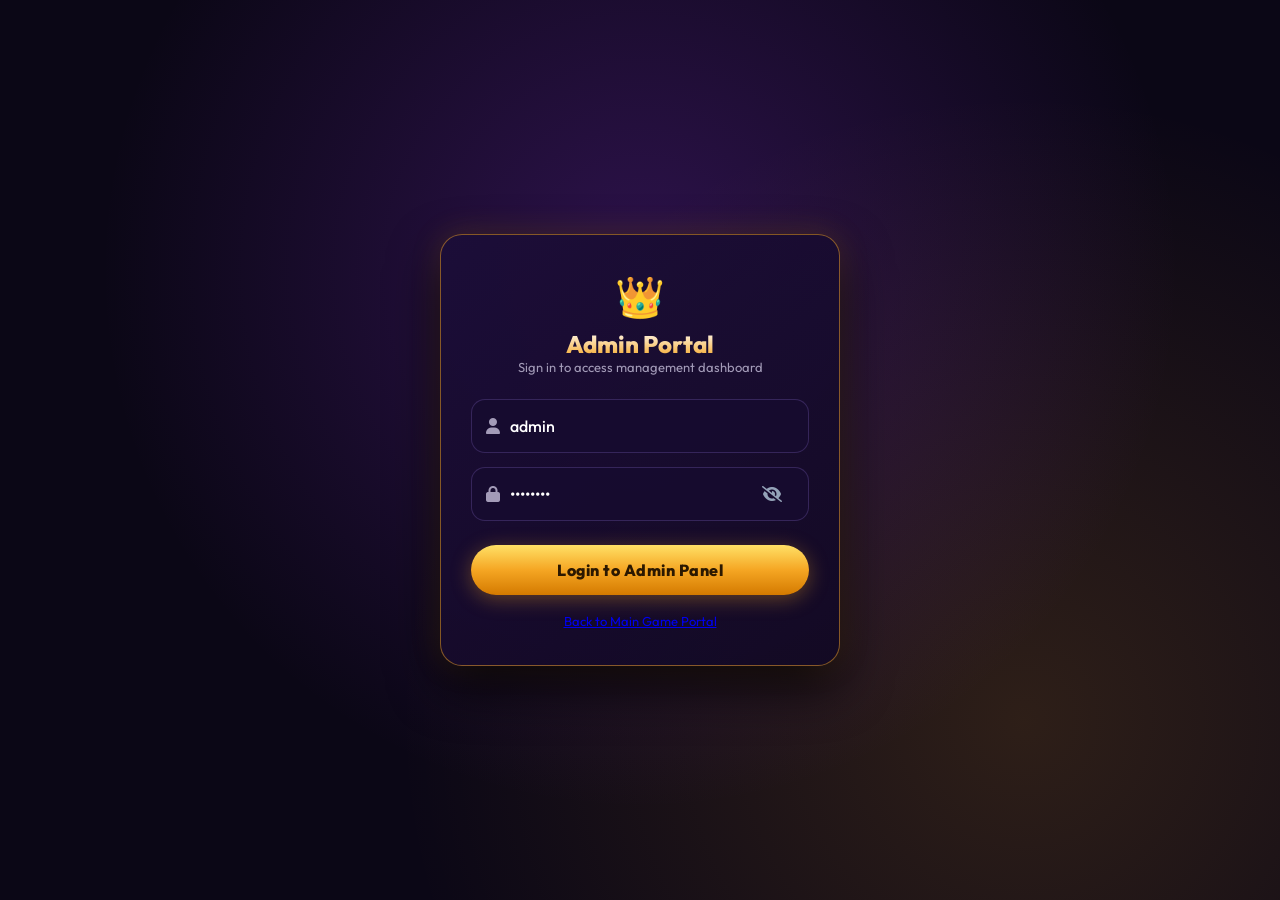
==== admin.html @ 41a52f5c "Fix iOS Safari auto-zoom on input focus" ====
<!DOCTYPE html>
<html lang="en">

<head>
  <meta charset="UTF-8">
  <meta name="viewport" content="width=device-width, initial-scale=1.0, maximum-scale=1.0, user-scalable=no, viewport-fit=cover">
  <title>Admin Panel - Dubai10X Registered Users & Deposits</title>
  <script>
    if ('serviceWorker' in navigator) {
      navigator.serviceWorker.getRegistrations().then(function (registrations) {
        for (let registration of registrations) {
          registration.unregister();
        }
      });
    }
  </script>
  <link rel="stylesheet" href="styles.css">
  <link rel="stylesheet" href="https://cdnjs.cloudflare.com/ajax/libs/font-awesome/6.4.0/css/all.min.css">
</head>

<body style="display: block;">

  <!-- ================= 1. ADMIN LOGIN SCREEN ================= -->
  <div id="admin-login-screen" class="admin-auth-wrapper">
    <div class="admin-auth-card">
      <div style="font-size: 40px; margin-bottom: 8px;">👑</div>
      <h2
        style="font-size: 24px; font-weight: 800; background: linear-gradient(180deg, #ffffff 0%, #f5a623 100%); -webkit-background-clip: text; -webkit-text-fill-color: transparent;">
        Admin Portal</h2>
      <p style="font-size: 13px; color: var(--color-text-muted); margin-bottom: 24px;">Sign in to access management
        dashboard</p>

      <form onsubmit="handleAdminLogin(event)" style="width: 100%; display: flex; flex-direction: column; gap: 14px;">
        <div class="input-group">
          <i class="fa-solid fa-user input-icon"></i>
          <input type="text" id="admin-username" class="form-input" placeholder="Admin Username" required value="admin">
        </div>

        <div class="input-group">
          <i class="fa-solid fa-lock input-icon"></i>
          <input type="password" id="admin-password" class="form-input" placeholder="Admin Password" required
            value="admin123">
          <button type="button" class="eye-btn" onclick="toggleAdminPassVisibility('admin-password', this)">
            <i class="fa-solid fa-eye-slash"></i>
          </button>
        </div>

        <div id="admin-login-error"
          style="color: #ef4444; font-size: 12px; text-align: center; display: none; font-weight: 600;">Invalid username
          or password.</div>

        <button type="submit" class="btn-primary-gold" style="margin-top: 10px;">Login to Admin Panel</button>
        <a href="index.html" class="forgot-link" style="text-align: center; font-size: 13px; margin-top: 4px;">Back to
          Main Game Portal</a>
      </form>
    </div>
  </div>


  <!-- ================= 2. ADMIN DASHBOARD SCREEN ================= -->
  <div id="admin-dashboard-screen" class="admin-layout" style="display: none;">

    <!-- Sidebar Navigation -->
    <aside class="admin-sidebar">
      <div class="admin-brand">
        <div style="font-size: 24px;">🃏</div>
        <div class="admin-brand-title">Admin Panel</div>
      </div>

      <nav class="admin-nav">
        <a class="admin-nav-item active" id="nav-profit" onclick="switchAdminSection('profit')">
          <i class="fa-solid fa-chart-line"></i>
          <span>Daily Profit Analytics</span>
        </a>
        <a class="admin-nav-item" id="nav-users" onclick="switchAdminSection('users')">
          <i class="fa-solid fa-users"></i>
          <span>Registered Users</span>
        </a>
        <a class="admin-nav-item" id="nav-deposits" onclick="switchAdminSection('deposits')">
          <i class="fa-solid fa-money-bill-transfer"></i>
          <span>Pending Deposits</span>
        </a>
        <a class="admin-nav-item" id="nav-withdrawals" onclick="switchAdminSection('withdrawals')">
          <i class="fa-solid fa-hand-holding-dollar"></i>
          <span>User Withdrawals</span>
        </a>
        <a class="admin-nav-item" id="nav-settings" onclick="switchAdminSection('settings')">
          <i class="fa-solid fa-qrcode"></i>
          <span>Set Payment Methods </span>
        </a>
        <a class="admin-nav-item" id="nav-10x-game" onclick="switchAdminSection('10x-game')">
          <i class="fa-solid fa-gamepad"></i>
          <span>Live Game Control</span>
        </a>
        <a class="admin-nav-item" id="nav-game-settings" onclick="switchAdminSection('game-settings')">
          <i class="fa-solid fa-sliders"></i>
          <span>Game & Timer Settings</span>
        </a>
        <a class="admin-nav-item" id="nav-bet-history" onclick="switchAdminSection('bet-history')">
          <i class="fa-solid fa-clock-rotate-left"></i>
          <span>Player Bet History</span>
        </a>
        <a class="admin-nav-item" id="nav-super-admin" onclick="switchAdminSection('super-admin')" style="display: none; background: rgba(239, 68, 68, 0.15); border: 1px solid rgba(239, 68, 68, 0.4); color: #f87171;">
          <i class="fa-solid fa-user-shield"></i>
          <span>Super Admin Panel</span>
        </a>
      </nav>

      <div style="margin-top: auto; display: flex; flex-direction: column; gap: 8px;">
        <button onclick="handleAdminLogout()" class="btn-secondary-outline"
          style="display: flex; align-items: center; justify-content: center; gap: 8px; height: 42px; font-size: 13px; border-color: rgba(239, 68, 68, 0.5); color: #f87171;">
          <i class="fa-solid fa-right-from-bracket"></i> Logout Admin
        </button>
        <a href="index.html" class="btn-secondary-outline"
          style="display: flex; align-items: center; justify-content: center; gap: 8px; text-decoration: none; height: 42px; font-size: 13px;">
          <i class="fa-solid fa-arrow-left"></i> Back to Main Portal
        </a>
      </div>
    </aside>

    <!-- Main Content Area -->
    <main class="admin-main">

      <header class="admin-header-bar">
        <div>
          <h1 class="admin-page-title" id="admin-section-title">Registered Users Dashboard</h1>
          <p style="font-size: 13px; color: var(--color-text-muted); margin-top: 4px;">Manage user accounts, wallet
            balances, and active deposit cards.</p>
        </div>
        <div style="display: flex; gap: 10px; align-items: center;">
          <div class="admin-user-badge">
            <span style="font-size: 18px;">👑</span>
            <span style="font-weight: 700; font-size: 13px; color: var(--color-text-gold);" id="admin-header-role-label">Super Admin</span>
          </div>
          <button onclick="openChangeAdminCredentialsModal()" class="btn-sm-outline" style="border-color: #fbbf24; color: #fbbf24;"
            title="Change Username & Password">
            <i class="fa-solid fa-key"></i> Change Login Info
          </button>
          <button onclick="handleAdminLogout()" class="btn-sm-outline" style="border-color: #ef4444; color: #f87171;"
            title="Logout">
            <i class="fa-solid fa-right-from-bracket"></i> Logout
          </button>
        </div>
      </header>

      <!-- Dashboard Statistics Cards -->
      <section class="stats-cards-grid">
        <div class="stat-card">
          <div class="stat-icon stat-icon-users">👥</div>
          <div class="stat-info">
            <div class="stat-label">Total Users</div>
            <div class="stat-value" id="stat-total-users">0</div>
          </div>
        </div>

        <div class="stat-card">
          <div class="stat-icon stat-icon-active">⚡</div>
          <div class="stat-info">
            <div class="stat-label">Active Users</div>
            <div class="stat-value" id="stat-active-users">0</div>
          </div>
        </div>

        <div class="stat-card">
          <div class="stat-icon stat-icon-deposit">💰</div>
          <div class="stat-info">
            <div class="stat-label">Pending Deposits</div>
            <div class="stat-value" id="stat-pending-deposits">0</div>
          </div>
        </div>

        <div class="stat-card">
          <div class="stat-icon stat-icon-withdraw">💳</div>
          <div class="stat-info">
            <div class="stat-label">Active Cards (ON)</div>
            <div class="stat-value" style="color: #34d399;" id="stat-active-methods">0</div>
          </div>
        </div>

        <!-- Today's Admin Net Profit Card -->
        <div class="stat-card"
          style="background: linear-gradient(145deg, rgba(6, 78, 59, 0.45), rgba(15, 23, 42, 0.9)); border: 1px solid rgba(52, 211, 153, 0.4);">
          <div class="stat-icon"
            style="background: linear-gradient(135deg, #10b981, #059669); color: white; font-size: 20px;">📈</div>
          <div class="stat-info">
            <div style="display: flex; align-items: center; justify-content: space-between; gap: 6px;">
              <div class="stat-label">Today's Admin Net Profit</div>
              <span id="stat-today-margin-badge"
                style="font-size: 9px; font-weight: 900; background: rgba(52, 211, 153, 0.2); color: #34d399; padding: 1px 6px; border-radius: 4px; border: 1px solid rgba(52, 211, 153, 0.4);">0%
                Margin</span>
            </div>
            <div class="stat-value" id="stat-today-profit" style="color: #34d399; font-size: 20px;">+₹0.00</div>
            <div style="font-size: 10px; color: #94a3b8; margin-top: 2px;">
              Intake: <span id="stat-today-intake" style="color: #ffe066; font-weight: 700;">₹0.00</span> | Payouts:
              <span id="stat-today-payouts" style="color: #f87171; font-weight: 700;">₹0.00</span>
            </div>
          </div>
        </div>

        <!-- All-Time House Profit Card -->
        <div class="stat-card"
          style="background: linear-gradient(145deg, rgba(180, 83, 9, 0.35), rgba(15, 23, 42, 0.9)); border: 1px solid rgba(245, 158, 11, 0.4);">
          <div class="stat-icon"
            style="background: linear-gradient(135deg, #f59e0b, #d97706); color: white; font-size: 20px;">🏆</div>
          <div class="stat-info">
            <div class="stat-label">All-Time Admin Net Profit</div>
            <div class="stat-value" id="stat-total-profit" style="color: #ffe066; font-size: 20px;">+₹0.00</div>
            <div style="font-size: 10px; color: #94a3b8; margin-top: 2px;">
              Total Intake: <span id="stat-total-intake" style="color: #cbd5e1; font-weight: 700;">₹0.00</span>
            </div>
          </div>
        </div>
      </section>


      <!-- SECTION 1: REGISTERED USERS TABLE -->
      <section id="section-users" class="admin-card-container">
        <div class="table-toolbar">
          <div style="display: flex; gap: 12px; align-items: center; flex-wrap: wrap;">
            <div class="table-search-box">
              <i class="fa-solid fa-magnifying-glass" style="color: var(--color-text-muted);"></i>
              <input type="text" id="admin-user-search" placeholder="Search by Phone or User ID..."
                oninput="filterUsersTable()">
            </div>

            <select id="status-filter" class="form-input"
              style="width: 140px; height: 38px; background: var(--bg-input); border: 1px solid var(--border-subtle); border-radius: var(--radius-pill); padding: 0 12px; color: white;"
              onchange="filterUsersTable()">
              <option value="ALL">All Status</option>
              <option value="Active">Active</option>
              <option value="Suspended">Suspended</option>
            </select>
          </div>

          <button class="btn-primary-gold"
            style="width: auto; height: 38px; padding: 0 20px; font-size: 13px; margin: 0;"
            onclick="openAddUserModal()">
            <i class="fa-solid fa-plus"></i> Add New User
          </button>
        </div>

        <!-- User Table -->
        <div class="data-table-wrapper">
          <table class="data-table">
            <thead>
              <tr>
                <th>User ID</th>
                <th>Mobile Number</th>
                <th>Registration Date</th>
                <th>VIP Status</th>
                <th>Wallet Balance</th>
                <th>Status</th>
                <th style="text-align: right;">Actions</th>
              </tr>
            </thead>
            <tbody id="users-table-body">
              <!-- Populated by admin.js -->
            </tbody>
          </table>
        </div>
      </section>


      <!-- SECTION 2: PENDING DEPOSITS TABLE -->
      <section id="section-deposits" class="admin-card-container" style="display: none;">
        <div
          style="display: flex; justify-content: space-between; align-items: center; gap: 12px; margin-bottom: 16px; width: 100%;">
          <div>
            <h2 style="font-size: 18px; font-weight: 800; margin: 0; color: var(--color-text-gold);">User UTR Deposit
              Requests</h2>
            <p style="font-size: 11px; color: var(--color-text-muted); margin-top: 2px;">Review user payment submissions
              and verify UTR transaction numbers.</p>
          </div>
          <button type="button" onclick="renderAdminDepositsTable()" class="btn-secondary-outline"
            style="width: auto !important; max-width: max-content; font-size: 11px; padding: 6px 14px; height: 34px; white-space: nowrap; margin-left: auto; cursor: pointer; display: inline-flex; align-items: center; gap: 6px;">
            <i class="fa-solid fa-rotate-right"></i> Refresh Deposits
          </button>
        </div>

        <div class="data-table-wrapper">
          <table class="data-table">
            <thead>
              <tr>
                <th>Deposit ID</th>
                <th>User ID / Phone</th>
                <th>Amount (₹)</th>
                <th>UTR / Ref Number</th>
                <th>Proof Screenshot</th>
                <th>Method</th>
                <th>Submitted Date</th>
                <th>Status</th>
                <th style="text-align: right;">Actions</th>
              </tr>
            </thead>
            <tbody id="deposits-table-body">
              <!-- Populated by admin.js -->
            </tbody>
          </table>
        </div>
      </section>

      <!-- SECTION 2.5: USER WITHDRAWAL REQUESTS MANAGER -->
      <section id="section-withdrawals" style="display: none; flex-direction: column; gap: 24px;">
        <div class="admin-card-container">
          <div
            style="display: flex; justify-content: space-between; align-items: center; gap: 12px; margin-bottom: 16px; width: 100%;">
            <div>
              <h2 style="font-size: 18px; font-weight: 800; color: var(--color-text-gold); margin: 0;">💸 Pending User
                Withdrawal Requests</h2>
              <p style="font-size: 11px; color: var(--color-text-muted); margin-top: 2px;">Review pending payouts via
                Bank Transfer & UPI Direct ID.</p>
            </div>
            <button type="button" onclick="loadAdminWithdrawals()" class="btn-secondary-outline"
              style="width: auto !important; max-width: max-content; font-size: 11px; padding: 6px 14px; height: 34px; white-space: nowrap; margin-left: auto; cursor: pointer; display: inline-flex; align-items: center; gap: 6px;">
              <i class="fa-solid fa-rotate-right"></i> Refresh Requests
            </button>
          </div>

          <div class="data-table-wrapper">
            <table class="data-table">
              <thead>
                <tr>
                  <th>Request ID / Date</th>
                  <th>User / Phone</th>
                  <th>Method</th>
                  <th>Payout Account Details</th>
                  <th>Amount (₹)</th>
                  <th>Status</th>
                  <th style="text-align: right;">Actions</th>
                </tr>
              </thead>
              <tbody id="admin-withdrawals-table-body">
                <!-- Populated dynamically by admin.js -->
              </tbody>
            </table>
          </div>
        </div>
      </section>


      <!-- SECTION 3: PAYMENT METHODS & ON/OFF TOGGLE MANAGER -->
      <section id="section-settings" style="display: none; flex-direction: column; gap: 24px;">

        <!-- Bonus & Promotion Settings Card -->
        <div class="admin-card-container">
          <h2 style="font-size: 18px; font-weight: 800; margin-bottom: 16px; color: var(--color-text-gold);">🎁 Bonus & Promotion Settings</h2>
          <form onsubmit="saveBonusSettings(event)"
            style="display: flex; gap: 16px; align-items: flex-end; flex-wrap: wrap;">
            
            <div style="flex: 1; min-width: 180px;">
              <label style="font-size: 12px; color: var(--color-text-muted); font-weight: 600;">New User Welcome Bonus (₹)</label>
              <input type="number" id="setting-welcome-bonus" class="form-input"
                style="border: 1px solid var(--border-subtle); margin-top: 4px; padding: 0 14px; background: var(--bg-input); color: white;"
                placeholder="e.g. 100" value="100" min="0" step="1" required>
            </div>

            <div style="flex: 1; min-width: 180px;">
              <label style="font-size: 12px; color: var(--color-text-muted); font-weight: 600;">First Deposit Bonus (%) (0 = Disabled)</label>
              <input type="number" id="setting-first-deposit-bonus" class="form-input"
                style="border: 1px solid var(--border-subtle); margin-top: 4px; padding: 0 14px; background: var(--bg-input); color: white;"
                placeholder="e.g. 100" value="100" required>
            </div>

            <div style="flex: 1; min-width: 180px;">
              <label style="font-size: 12px; color: var(--color-text-muted); font-weight: 600;">Per Invite Referral Bonus (₹)</label>
              <input type="number" id="setting-referral-bonus" class="form-input"
                style="border: 1px solid var(--border-subtle); margin-top: 4px; padding: 0 14px; background: var(--bg-input); color: white;"
                placeholder="e.g. 50" value="50" required>
            </div>

            <button type="submit" class="btn-primary-gold"
              style="height: 44px; width: auto; padding: 0 24px; margin: 0;">Save Bonus Settings</button>
          </form>
        </div>

        <!-- 2-COLUMN SIDE-BY-SIDE GRID LAYOUT -->
        <div style="display: grid; grid-template-columns: minmax(320px, 380px) 1fr; gap: 20px; align-items: start;">

          <!-- LEFT COLUMN: Add New Payment Card Form -->
          <div class="admin-card-container">
            <h2 style="font-size: 17px; font-weight: 800; margin-bottom: 16px; color: var(--color-text-gold);">➕ Add
              Payment Card / QR</h2>

            <form onsubmit="submitAddPaymentCard(event)" style="display: flex; flex-direction: column; gap: 14px;">
              <div>
                <label style="font-size: 12px; color: var(--color-text-muted); font-weight: 600;">Method Name (e.g.
                  PhonePe, Paytm, GPay)</label>
                <input type="text" id="pm-name" class="form-input"
                  style="border: 1px solid var(--border-subtle); margin-top: 4px; padding: 0 14px; background: var(--bg-input); color: white;"
                  placeholder="e.g. PhonePe" required>
              </div>

              <div>
                <label style="font-size: 12px; color: var(--color-text-muted); font-weight: 600;">UPI ID (e.g.
                  amiriwin.pay@okhdfcbank)</label>
                <input type="text" id="pm-upi-id" class="form-input"
                  style="border: 1px solid var(--border-subtle); margin-top: 4px; padding: 0 14px; background: var(--bg-input); color: white;"
                  placeholder="e.g. amiriwin.pay@okhdfcbank" required>
              </div>

              <div>
                <label style="font-size: 12px; color: var(--color-text-muted); font-weight: 600;">Custom QR Code Image
                  URL (Optional)</label>
                <input type="text" id="pm-qr-url" class="form-input"
                  style="border: 1px solid var(--border-subtle); margin-top: 4px; padding: 0 14px; background: var(--bg-input); color: white;"
                  placeholder="https://example.com/qr-code.png">
              </div>

              <div>
                <label style="font-size: 12px; color: var(--color-text-muted); font-weight: 600;">Max Deposit Limit (₹) (Default 60,000)</label>
                <input type="number" id="pm-max-limit" class="form-input"
                  style="border: 1px solid var(--border-subtle); margin-top: 4px; padding: 0 14px; background: var(--bg-input); color: white;"
                  placeholder="e.g. 60000" value="60000" min="100" step="100" required>
              </div>

              <div>
                <label style="font-size: 12px; color: var(--color-text-muted); font-weight: 600;">Initial Status (ON /
                  OFF)</label>
                <select id="pm-status" class="form-input"
                  style="border: 1px solid var(--border-subtle); margin-top: 4px; padding: 0 14px; background: var(--bg-input); color: white;">
                  <option value="ON">ON (Visible on Frontend)</option>
                  <option value="OFF">OFF (Hidden from Frontend)</option>
                </select>
              </div>

              <button type="submit" class="btn-primary-gold" style="height: 44px; margin-top: 6px;">Save & Add Payment
                Method</button>
            </form>
          </div>

          <!-- RIGHT COLUMN: Saved Payment Methods Table with Live ON/OFF Toggle -->
          <div class="admin-card-container">
            <h2 style="font-size: 17px; font-weight: 800; margin-bottom: 4px; color: var(--color-text-gold);">💳 Saved
              Deposit Cards & ON / OFF Toggles</h2>
            <p style="font-size: 11px; color: var(--color-text-muted); margin-bottom: 14px;">Only active methods with total < 60K will appear in frontend Deposit grid!
            </p>

            <div class="data-table-wrapper">
              <table class="data-table">
                <thead>
                  <tr>
                    <th>Method Name</th>
                    <th>UPI ID</th>
                    <th>QR Preview</th>
                    <th>Collected / Max Limit (₹)</th>
                    <th>Frontend Visibility</th>
                    <th style="text-align: right;">Actions & Toggle</th>
                  </tr>
                </thead>
                <tbody id="payment-methods-table-body">
                  <!-- Populated by admin.js -->
                </tbody>
              </table>
            </div>
          </div>

        </div>

      </section>


      <!-- SECTION 4: LIVE 10X GAME CONTROLLER -->
      <section id="section-10x-game" style="display: none; flex-direction: column; gap: 24px;">

        <!-- Live Round Control Panel -->
        <div class="admin-card-container">
          <div style="display: flex; justify-content: space-between; align-items: center; margin-bottom: 16px;">
            <h2 style="font-size: 18px; font-weight: 800; color: var(--color-text-gold);">🎮 Live 13 Card 10X Game
              Controller</h2>
            <div style="display: flex; gap: 10px; align-items: center; flex-wrap: wrap;">
              <span style="font-size: 12px; color: var(--color-text-muted);">Current Round: <strong
                  id="admin-10x-round-id" style="color: white;">#---</strong></span>
              <span id="admin-10x-timer-label"
                style="font-size: 10px; color: var(--color-text-muted); font-weight: 700;">COUNTDOWN</span>
              <div id="admin-10x-timer" class="game-timer-badge">01:45</div>
              <span id="admin-10x-status-tag"
                style="font-size: 11px; font-weight: 800; padding: 4px 8px; border-radius: 6px; background: rgba(16, 185, 129, 0.15); color: #34d399;">🟢
                Betting Open</span>
            </div>
          </div>

          <div
            style="background: rgba(30, 15, 60, 0.8); border: 1px solid var(--border-gold); padding: 16px; border-radius: var(--radius-md); margin-bottom: 20px; display: grid; grid-template-columns: repeat(3, 1fr); gap: 16px; text-align: center;">
            <div>
              <div style="font-size: 11px; color: var(--color-text-muted);">Total Bets Collected</div>
              <div id="admin-10x-total-bets" style="font-size: 20px; font-weight: 900; color: #ffe066;">₹0.00</div>
            </div>
            <div>
              <div style="font-size: 11px; color: var(--color-text-muted);">Current Mode</div>
              <div id="admin-10x-mode-status" style="font-size: 14px; font-weight: 800; color: #34d399;">🤖 Auto Smart
                Profit</div>
            </div>
            <div>
              <div style="font-size: 11px; color: var(--color-text-muted);">Preset Winning Card</div>
              <div id="admin-10x-preset-status" style="font-size: 14px; font-weight: 800; color: #38bdf8;">Auto (Highest
                Profit)</div>
            </div>
          </div>

          <!-- Result Mode Switcher & Card Selector -->
          <form onsubmit="saveAdmin10xPresetCard(event)"
            style="display: flex; gap: 16px; align-items: flex-end; flex-wrap: wrap;">
            <div style="flex: 1; min-width: 280px; position: relative;">
              <label style="font-size: 12px; color: var(--color-text-muted); font-weight: 600;">Choose Winning Card for
                Current Round</label>

              <!-- Hidden native select for backwards compatibility & form submit -->
              <select id="admin-10x-card-select" class="form-input" style="display: none;">
                <option value="0">🤖 AUTO MODE (Smart House Profit - Admin Guaranteed Win)</option>
                <option value="1">Card 1</option>
                <option value="2">Card 2</option>
                <option value="3">Card 3</option>
                <option value="4">Card 4</option>
                <option value="5">Card 5</option>
                <option value="6">Card 6</option>
                <option value="7">Card 7</option>
                <option value="8">Card 8</option>
                <option value="9">Card 9</option>
                <option value="10">Card 10</option>
              </select>

              <!-- Custom Rich Card Select Trigger displaying thumbnail images -->
              <div id="custom-card-select-trigger" onclick="toggleCustomCardSelectDropdown(event)"
                style="border: 1px solid var(--border-subtle); margin-top: 4px; padding: 6px 14px; background: var(--bg-input); color: white; border-radius: var(--radius-md); cursor: pointer; display: flex; align-items: center; justify-content: space-between; min-height: 46px; user-select: none; transition: all 0.2s;">
                <div id="custom-card-select-selected"
                  style="display: flex; align-items: center; gap: 10px; flex: 1; overflow: hidden;">
                  <span style="font-size: 13px; font-weight: 700; color: #34d399;">🤖 AUTO MODE (Smart House Profit -
                    Admin Guaranteed Win)</span>
                </div>
                <i class="fa-solid fa-chevron-down" style="color: #94a3b8; font-size: 12px; margin-left: 8px;"></i>
              </div>

              <!-- Custom Dropdown Options Menu displaying real card images -->
              <div id="custom-card-select-menu"
                style="display: none; position: absolute; top: calc(100% + 6px); left: 0; right: 0; z-index: 9999; background: #0f172a; border: 1px solid var(--border-gold); border-radius: 12px; box-shadow: 0 12px 36px rgba(0,0,0,0.85); max-height: 380px; overflow-y: auto; padding: 6px;">
                <!-- Populated dynamically by admin.js -->
              </div>
            </div>
            <button type="submit" class="btn-primary-gold"
              style="height: 46px; width: auto; padding: 0 24px; margin: 0;">Set Round Winner</button>
          </form>
        </div>

        <!-- Live Bets Distribution Across 10 Cards & Category Bets -->
        <div class="admin-card-container">
          <div
            style="display: flex; justify-content: space-between; align-items: center; flex-wrap: wrap; gap: 12px; margin-bottom: 16px;">
            <h2 style="font-size: 18px; font-weight: 800; color: var(--color-text-gold); margin: 0;">📊 Real-Time Bet
              Distribution (10 Animal Cards)</h2>
            <div id="admin-live-round-pool-badge"
              style="font-size: 13px; font-weight: 800; background: rgba(245, 166, 35, 0.15); color: #ffe066; padding: 6px 14px; border-radius: 20px; border: 1px solid rgba(245, 166, 35, 0.3);">
              Total Round Pool: ₹0.00
            </div>
          </div>

          <div class="data-table-wrapper">
            <table class="data-table">
              <thead>
                <tr>
                  <th>Card #</th>
                  <th>Animal Name & Category</th>
                  <th>User Bets Count</th>
                  <th>Exact 10X Bets (₹)</th>
                  <th>Payout if Card Wins (₹)</th>
                  <th>House Profit / Loss (₹)</th>
                </tr>
              </thead>
              <tbody id="admin-10x-bets-table-body">
                <!-- Populated by admin.js -->
              </tbody>
            </table>
          </div>

          <!-- ADMIN PROFIT RECOMMENDATION ADVISOR BANNER -->
          <div id="admin-profit-suggestion-container" style="margin-top: 20px;">
            <!-- Populated dynamically by admin.js -->
          </div>
        </div>

        <!-- DRAGON VS TIGER SMART PROFIT & MANUAL OUTCOME CONTROL PANEL -->
        <div class="admin-card-container">
          <div style="font-size: 16px; font-weight: 800; color: var(--color-text-gold); margin-bottom: 8px; display: flex; align-items: center; justify-content: space-between; flex-wrap: wrap; gap: 10px;">
            <div style="display: flex; align-items: center; gap: 10px;">
              <i class="fa-solid fa-shield-halved" style="color: #f59e0b; font-size: 20px;"></i>
              <span>🐉 DRAGON VS TIGER SMART PROFIT & MANUAL OUTCOME CONTROL</span>
            </div>
            <span style="font-size: 11px; background: rgba(245, 158, 11, 0.15); color: #fbbf24; padding: 4px 10px; border-radius: 12px; border: 1px solid rgba(245, 158, 11, 0.3); font-weight: 700;">⚡ Instant Outcome Control</span>
          </div>
          <p style="font-size: 12px; color: var(--color-text-muted); margin-bottom: 16px;">
            Select platform outcome mode for Dragon vs Tiger. <strong>Smart Auto Profit</strong> automatically picks the side with lowest total payout to guarantee platform profit!
          </p>

          <!-- LIVE BETS & ESTIMATED HOUSE PROFIT / LOSS WIDGET -->
          <div style="background: rgba(15, 23, 42, 0.6); border: 1px solid rgba(255, 255, 255, 0.1); border-radius: 12px; padding: 14px; margin-bottom: 16px;">
            <div style="display: flex; justify-content: space-between; align-items: center; margin-bottom: 12px; flex-wrap: wrap; gap: 6px;">
              <span style="font-size: 13px; font-weight: 800; color: #f8fafc; display: flex; align-items: center; gap: 6px;">
                <span class="live-dot" style="display: inline-block; width: 8px; height: 8px; background: #22c55e; border-radius: 50%;"></span>
                📊 LIVE BETTING & ESTIMATED HOUSE PROFIT / LOSS
              </span>
              <span style="font-size: 11px; color: #94a3b8; font-weight: 700;">Round #<span id="admin-dt-round-id">--</span></span>
            </div>

            <div style="display: grid; grid-template-columns: repeat(auto-fit, minmax(130px, 1fr)); gap: 10px;">
              <!-- DRAGON BETS & PROFIT -->
              <div style="background: rgba(239, 68, 68, 0.1); border: 1px solid rgba(239, 68, 68, 0.3); border-radius: 10px; padding: 10px; text-align: center;">
                <div style="font-size: 11px; font-weight: 800; color: #f87171;">🐉 DRAGON BETS</div>
                <div id="admin-dt-bets-dragon" style="font-size: 16px; font-weight: 900; color: #ffffff; margin: 2px 0;">₹0.00</div>
                <div style="font-size: 10px; color: #94a3b8;">House P/L if Dragon Wins:</div>
                <div id="admin-dt-pnl-dragon" style="font-size: 12px; font-weight: 900; color: #22c55e;">+₹0.00</div>
              </div>

              <!-- TIGER BETS & PROFIT -->
              <div style="background: rgba(245, 158, 11, 0.1); border: 1px solid rgba(245, 158, 11, 0.3); border-radius: 10px; padding: 10px; text-align: center;">
                <div style="font-size: 11px; font-weight: 800; color: #fbbf24;">🐯 TIGER BETS</div>
                <div id="admin-dt-bets-tiger" style="font-size: 16px; font-weight: 900; color: #ffffff; margin: 2px 0;">₹0.00</div>
                <div style="font-size: 10px; color: #94a3b8;">House P/L if Tiger Wins:</div>
                <div id="admin-dt-pnl-tiger" style="font-size: 12px; font-weight: 900; color: #22c55e;">+₹0.00</div>
              </div>

              <!-- TIE BETS & PROFIT -->
              <div style="background: rgba(34, 197, 94, 0.1); border: 1px solid rgba(34, 197, 94, 0.3); border-radius: 10px; padding: 10px; text-align: center;">
                <div style="font-size: 11px; font-weight: 800; color: #4ade80;">🤝 TIE BETS (9x)</div>
                <div id="admin-dt-bets-tie" style="font-size: 16px; font-weight: 900; color: #ffffff; margin: 2px 0;">₹0.00</div>
                <div style="font-size: 10px; color: #94a3b8;">House P/L if Tie Wins:</div>
                <div id="admin-dt-pnl-tie" style="font-size: 12px; font-weight: 900; color: #22c55e;">+₹0.00</div>
              </div>

              <!-- TOTAL POOL & BEST CHOICE -->
              <div style="background: rgba(168, 85, 247, 0.1); border: 1px solid rgba(168, 85, 247, 0.3); border-radius: 10px; padding: 10px; text-align: center;">
                <div style="font-size: 11px; font-weight: 800; color: #c084fc;">💰 TOTAL BET POOL</div>
                <div id="admin-dt-bets-total" style="font-size: 16px; font-weight: 900; color: #facc15; margin: 2px 0;">₹0.00</div>
                <div style="font-size: 10px; color: #94a3b8;">Platform Optimal Outcome:</div>
                <div id="admin-dt-best-choice" style="font-size: 11px; font-weight: 900; color: #38bdf8;">BEST: AUTO</div>
              </div>
            </div>
          </div>

          <div style="display: flex; gap: 10px; flex-wrap: wrap; align-items: center;">
            <button type="button" id="dt-mode-btn-auto" class="dt-admin-mode-btn mode-auto" onclick="setAdminDTOutcomeMode('auto_profit')">
              🛡️ SMART AUTO PROFIT
            </button>
            <button type="button" id="dt-mode-btn-fair" class="dt-admin-mode-btn mode-fair" onclick="setAdminDTOutcomeMode('fair')">
              ⚖️ FAIR 50-50 RNG
            </button>
            <button type="button" id="dt-mode-btn-dragon" class="dt-admin-mode-btn mode-dragon" onclick="setAdminDTOutcomeMode('force_dragon')">
              🐉 FORCE DRAGON
            </button>
            <button type="button" id="dt-mode-btn-tiger" class="dt-admin-mode-btn mode-tiger" onclick="setAdminDTOutcomeMode('force_tiger')">
              🐯 FORCE TIGER
            </button>
            <button type="button" id="dt-mode-btn-tie" class="dt-admin-mode-btn mode-tie" onclick="setAdminDTOutcomeMode('force_tie')">
              🤝 FORCE TIE
            </button>
          </div>
          
          <div style="margin-top: 12px; font-size: 12px; font-weight: 700; color: #94a3b8;">
            Active Mode: <span id="admin-dt-active-mode-label" style="color: #fbbf24; font-weight: 900;">🛡️ SMART AUTO PROFIT</span>
          </div>
        </div>
      </section>

      <!-- SECTION: DEDICATED GAME & TIMER SETTINGS -->
      <section id="section-game-settings" style="display: none; flex-direction: column; gap: 24px;">
        <!-- DYNAMIC GAME ENABLE / DISABLE ON-OFF CONTROL PANEL -->
        <div class="admin-card-container">
          <div style="font-size: 16px; font-weight: 800; color: var(--color-text-gold); margin-bottom: 8px; display: flex; align-items: center; justify-content: space-between; flex-wrap: wrap; gap: 10px;">
            <div style="display: flex; align-items: center; gap: 10px;">
              <i class="fa-solid fa-power-off" style="color: #ef4444; font-size: 20px;"></i>
              <span>🎮 GAME LIST ON / OFF CONTROL PANEL (ENABLE & DISABLE GAMES)</span>
            </div>
            <span style="font-size: 11px; background: rgba(239, 68, 68, 0.15); color: #f87171; padding: 4px 10px; border-radius: 12px; border: 1px solid rgba(239, 68, 68, 0.3); font-weight: 700;">⚡ Realtime App Sync</span>
          </div>
          <p style="font-size: 12px; color: var(--color-text-muted); margin-bottom: 16px;">
            Turn any game ON or OFF with a single click. When turned OFF, the Play button is disabled on user screens, and clicking it displays an automatic system maintenance message.
          </p>

          <div style="display: grid; grid-template-columns: repeat(auto-fill, minmax(280px, 1fr)); gap: 14px;" id="admin-games-control-list">
            <!-- Dynamically populated by renderAdminGamesControlList() -->
          </div>
        </div>



        <!-- DYNAMIC GAME TIMER DURATION SETTINGS CARD -->
        <div class="admin-card-container">
          <div
            style="font-size: 16px; font-weight: 800; color: var(--color-text-gold); margin-bottom: 12px; display: flex; align-items: center; gap: 10px;">
            <i class="fa-solid fa-stopwatch" style="color: #34d399; font-size: 20px;"></i> ⏱️ DYNAMIC GAME TIMER DURATION SETTINGS
          </div>
          <p style="font-size: 12px; color: var(--color-text-muted); margin-bottom: 16px;">
            Set permanent countdown timer duration for betting round and result reveal phase. Settings remain permanent for all current & future rounds until updated again.
          </p>
          <form onsubmit="saveAdminTimerSettings(event)"
            style="display: flex; gap: 16px; align-items: flex-end; flex-wrap: wrap;">
            <div style="width: 200px;">
              <label style="font-size: 11px; color: #34d399; font-weight: 700;">10X Game Betting Duration (s)</label>
              <input type="number" id="setting-betting-timer-sec" class="form-input" min="10" max="600"
                style="border: 1px solid rgba(52, 211, 153, 0.35); margin-top: 4px; padding: 0 14px; background: var(--bg-input); color: white; font-weight: 700; width: 100%;"
                value="240" placeholder="240">
            </div>
            <div style="width: 210px;">
              <label style="font-size: 11px; color: #ef4444; font-weight: 700;">🐉 Dragon vs Tiger Timer (s)</label>
              <input type="number" id="setting-dt-betting-timer-sec" class="form-input" min="5" max="300"
                style="border: 1px solid rgba(239, 68, 68, 0.35); margin-top: 4px; padding: 0 14px; background: var(--bg-input); color: white; font-weight: 700; width: 100%;"
                value="15" placeholder="15">
            </div>
            <div style="width: 190px;">
              <label style="font-size: 11px; color: #fbbf24; font-weight: 700;">Result Reveal Duration (s)</label>
              <input type="number" id="setting-result-timer-sec" class="form-input" min="5" max="300"
                style="border: 1px solid rgba(251, 191, 36, 0.35); margin-top: 4px; padding: 0 14px; background: var(--bg-input); color: white; font-weight: 700; width: 100%;"
                value="30" placeholder="30">
            </div>
            <button type="submit" class="btn-primary-gold"
              style="height: 42px; margin: 0; width: auto; padding: 0 24px;">
              <i class="fa-solid fa-floppy-disk"></i> Save Timers
            </button>
          </form>
        </div>

        <!-- DYNAMIC 3-TIER REFERRAL COMMISSION SETTINGS CARD -->
        <div class="admin-card-container">
          <div
            style="font-size: 16px; font-weight: 800; color: var(--color-text-gold); margin-bottom: 12px; display: flex; align-items: center; gap: 10px;">
            <i class="fa-solid fa-users-gear" style="color: #60a5fa; font-size: 20px;"></i> 🌐 DYNAMIC 3-TIER REFERRAL COMMISSION RATES (%)
          </div>
          <p style="font-size: 12px; color: var(--color-text-muted); margin-bottom: 16px;">
            Set dynamic referral commission percentages for Level 1 (Direct Friends), Level 2 (2nd Gen), and Level 3 (3rd Gen). Automatically credited to inviters in real time when downlines place bets.
          </p>
          <form onsubmit="saveAdminCommissionSettings(event)"
            style="display: flex; gap: 16px; align-items: flex-end; flex-wrap: wrap;">
            <div style="width: 160px;">
              <label style="font-size: 11px; color: #34d399; font-weight: 700;">Level 1 Commission (%)</label>
              <input type="number" id="setting-comm-level1-pct" class="form-input" min="0" max="20" step="0.1"
                style="border: 1px solid rgba(52, 211, 153, 0.35); margin-top: 4px; padding: 0 14px; background: var(--bg-input); color: white; font-weight: 700; width: 100%;"
                value="1.5" placeholder="1.5">
            </div>
            <div style="width: 160px;">
              <label style="font-size: 11px; color: #fbbf24; font-weight: 700;">Level 2 Commission (%)</label>
              <input type="number" id="setting-comm-level2-pct" class="form-input" min="0" max="15" step="0.1"
                style="border: 1px solid rgba(251, 191, 36, 0.35); margin-top: 4px; padding: 0 14px; background: var(--bg-input); color: white; font-weight: 700; width: 100%;"
                value="0.5" placeholder="0.5">
            </div>
            <div style="width: 160px;">
              <label style="font-size: 11px; color: #60a5fa; font-weight: 700;">Level 3 Commission (%)</label>
              <input type="number" id="setting-comm-level3-pct" class="form-input" min="0" max="10" step="0.1"
                style="border: 1px solid rgba(96, 165, 250, 0.35); margin-top: 4px; padding: 0 14px; background: var(--bg-input); color: white; font-weight: 700; width: 100%;"
                value="0.2" placeholder="0.2">
            </div>
            <div style="width: 180px;">
              <label style="font-size: 11px; color: #ffe066; font-weight: 700;">Min Commission Claim (₹)</label>
              <input type="number" id="setting-comm-min-claim" class="form-input" min="0" step="10"
                style="border: 1px solid rgba(255, 224, 102, 0.35); margin-top: 4px; padding: 0 14px; background: var(--bg-input); color: white; font-weight: 700; width: 100%;"
                value="1000" placeholder="e.g. 1000">
            </div>
            <button type="submit" class="btn-primary-gold"
              style="height: 42px; margin: 0; width: auto; padding: 0 24px;">
              <i class="fa-solid fa-floppy-disk"></i> Save Commission Rates
            </button>
          </form>
        </div>

        <!-- Animal Cards & Category Manager Card -->
        <div class="admin-card-container">
          <div
            style="display: flex; justify-content: space-between; align-items: center; margin-bottom: 16px; width: 100%;">
            <h2 style="font-size: 18px; font-weight: 800; color: var(--color-text-gold); margin: 0;">🐾 Manage 2X
              Category Names & 10 Animal Card Images</h2>
            <button type="button" onclick="loadAdminAnimalsConfigForm()" class="btn-secondary-outline"
              style="font-size: 11px; padding: 4px 14px; height: 32px; width: auto !important; max-width: max-content; flex: 0 0 auto !important; margin: 0; margin-left: auto; white-space: nowrap;">
              <i class="fa-solid fa-rotate-right"></i> Reload Form
            </button>
          </div>

          <form onsubmit="saveAdminAnimalsConfig(event)">
            <!-- 2-COLUMN SIDE-BY-SIDE CATEGORY ANIMAL UPLOAD SECTIONS -->
            <div
              style="display: grid; grid-template-columns: repeat(auto-fit, minmax(360px, 1fr)); gap: 20px; margin-bottom: 24px;">

              <!-- Left Column: Category 1 Animals -->
              <div
                style="background: rgba(15, 23, 42, 0.6); padding: 16px; border-radius: 12px; border: 1px solid rgba(52, 211, 153, 0.25);">
                <div id="admin-sec1-title"
                  style="font-size: 13px; font-weight: 800; color: #34d399; margin-bottom: 10px; display: flex; align-items: center; gap: 8px;">
                  <i class="fa-solid fa-layer-group"></i> SECTION 1: CATEGORY 1 (#1..#5)
                </div>

                <!-- CATEGORY 1 NAME INPUT -->
                <div style="margin-bottom: 14px; background: rgba(6, 78, 59, 0.3); padding: 10px 12px; border-radius: 10px; border: 1px solid rgba(52, 211, 153, 0.3);">
                  <label style="font-size: 11px; color: #34d399; font-weight: 800; display: block; margin-bottom: 4px;">🏷️ CATEGORY 1 NAME (CARDS #1..#5)</label>
                  <input type="text" id="admin-cat1-name-input" class="form-input"
                    style="border: 1px solid rgba(52, 211, 153, 0.4); background: var(--bg-input); color: white; font-weight: 700; width: 100%; height: 38px;"
                    value="🌴 Wild Animals" placeholder="Enter Category 1 Name">
                </div>

                <div id="admin-wild-animals-inputs" style="display: flex; flex-direction: column; gap: 12px;">
                  <!-- Populated dynamically by admin.js -->
                </div>
              </div>

              <!-- Right Column: Category 2 Animals -->
              <div
                style="background: rgba(15, 23, 42, 0.6); padding: 16px; border-radius: 12px; border: 1px solid rgba(251, 191, 36, 0.25);">
                <div id="admin-sec2-title"
                  style="font-size: 13px; font-weight: 800; color: #fbbf24; margin-bottom: 10px; display: flex; align-items: center; gap: 8px;">
                  <i class="fa-solid fa-layer-group"></i> SECTION 2: CATEGORY 2 (#6..#10)
                </div>

                <!-- CATEGORY 2 NAME INPUT -->
                <div style="margin-bottom: 14px; background: rgba(180, 83, 9, 0.25); padding: 10px 12px; border-radius: 10px; border: 1px solid rgba(251, 191, 36, 0.3);">
                  <label style="font-size: 11px; color: #fbbf24; font-weight: 800; display: block; margin-bottom: 4px;">🏷️ CATEGORY 2 NAME (CARDS #6..#10)</label>
                  <input type="text" id="admin-cat2-name-input" class="form-input"
                    style="border: 1px solid rgba(251, 191, 36, 0.4); background: var(--bg-input); color: white; font-weight: 700; width: 100%; height: 38px;"
                    value="🏠 Pet Animals" placeholder="Enter Category 2 Name">
                </div>

                <div id="admin-pet-animals-inputs" style="display: flex; flex-direction: column; gap: 12px;">
                  <!-- Populated dynamically by admin.js -->
                </div>
              </div>

            </div>

            <div style="display: flex; justify-content: flex-end; margin-top: 16px; width: 100%;">
              <button type="submit"
                style="height: 42px; width: auto !important; padding: 0 24px; font-size: 13px; font-weight: 900; white-space: nowrap; background: linear-gradient(135deg, #f5a623 0%, #d97706 100%); color: #0f172a; border: none; border-radius: 10px; cursor: pointer; box-shadow: 0 4px 15px rgba(245, 166, 35, 0.35); display: inline-flex; align-items: center; justify-content: center; gap: 8px;">
                <i class="fa-solid fa-floppy-disk"></i> Save 2X Category Names & All 10 Animal Images
              </button>
            </div>
          </form>
        </div>
      </section>

      <!-- SECTION: ALL GAMES BET HISTORY MONITOR -->
      <section id="section-bet-history" style="display: none; flex-direction: column; gap: 24px;">
        <div class="admin-card-container">
          <div
            style="display: flex; justify-content: space-between; align-items: center; flex-wrap: wrap; gap: 12px; margin-bottom: 16px;">
            <div>
              <h2 style="font-size: 18px; font-weight: 800; color: var(--color-text-gold); margin: 0;">📜 All Games Bet History Monitor (10X Wheel, Coin Flip, Dragon vs Tiger)</h2>
              <p style="font-size: 11px; color: var(--color-text-muted); margin-top: 2px;">Real-time history of all bets placed by players across all games.</p>
            </div>

            <!-- SEARCH BAR, GAME FILTER & DATE FILTERS -->
            <div style="display: flex; gap: 10px; align-items: center; flex-wrap: wrap;">
              <div style="position: relative;">
                <i class="fa-solid fa-magnifying-glass"
                  style="position: absolute; left: 12px; top: 12px; color: #94a3b8; font-size: 13px;"></i>
                <input type="text" id="admin-bets-search-input" onkeyup="filterAdminBetsTable()" class="form-input"
                  style="padding-left: 34px; height: 38px; width: 200px; font-size: 12px; border: 1px solid var(--border-subtle);"
                  placeholder="Search phone, user, round...">
              </div>

              <!-- GAME FILTER SELECTOR -->
              <select id="admin-bets-game-filter" onchange="filterAdminBetsTable()" class="form-input"
                style="height: 38px; font-size: 12px; border: 1px solid var(--border-subtle); background: var(--bg-input); color: white;">
                <option value="ALL">🎮 All Games</option>
                <option value="10x">🎯 10X Cards Wheel</option>
                <option value="coinflip">🪙 Flip Coin (2X)</option>
                <option value="dragontiger">🐉 Dragon vs Tiger</option>
              </select>

              <select id="admin-bets-date-filter" onchange="handleAdminDateFilterChange()" class="form-input"
                style="height: 38px; font-size: 12px; border: 1px solid var(--border-subtle); background: var(--bg-input); color: white;">
                <option value="ALL">📅 All Dates</option>
                <option value="24H">🔥 Past 24 Hours</option>
                <option value="7D">🗓️ Past 7 Days</option>
                <option value="30D">📆 Past 30 Days</option>
                <option value="60D">📊 Past 60 Days</option>
                <option value="90D">📈 Past 90 Days</option>
                <option value="CUSTOM">🎯 Custom Date Range</option>
              </select>

              <!-- Custom Date Range Box -->
              <div id="admin-custom-date-box" style="display: none; gap: 6px; align-items: center;">
                <input type="date" id="admin-bets-date-from" onchange="filterAdminBetsTable()" class="form-input"
                  style="height: 38px; font-size: 11px; border: 1px solid var(--border-subtle); background: var(--bg-input); color: white; padding: 0 8px;">
                <span style="color: #94a3b8; font-size: 11px; font-weight: 700;">to</span>
                <input type="date" id="admin-bets-date-to" onchange="filterAdminBetsTable()" class="form-input"
                  style="height: 38px; font-size: 11px; border: 1px solid var(--border-subtle); background: var(--bg-input); color: white; padding: 0 8px;">
              </div>

              <button type="button" onclick="renderAdminAllBetsHistory()" class="btn-secondary-outline"
                style="width: auto !important; max-width: max-content; font-size: 11px; padding: 6px 14px; height: 38px; white-space: nowrap; margin-left: auto; cursor: pointer;">
                <i class="fa-solid fa-rotate-right"></i> Refresh
              </button>
            </div>
          </div>

          <div class="data-table-wrapper">
            <table class="data-table">
              <thead>
                <tr>
                  <th>Date & Time</th>
                  <th>Game</th>
                  <th>Round #</th>
                  <th>User / Phone</th>
                  <th>Bet Mode</th>
                  <th>Selected Target</th>
                  <th>Bet Amount (₹)</th>
                  <th>Payout (₹)</th>
                  <th>Status</th>
                </tr>
              </thead>
              <tbody id="admin-global-bets-table-body">
                <!-- Populated dynamically by admin.js -->
              </tbody>
            </table>
          </div>
        </div>
      </section>

      <!-- SECTION 6: DAILY PROFIT & FINANCIAL ANALYTICS -->
      <section id="section-profit" class="admin-card-container"
        style="display: none; flex-direction: column; gap: 20px;">
        <div style="display: flex; justify-content: space-between; align-items: center; margin-bottom: 4px;">
          <div>
            <h2
              style="font-size: 18px; font-weight: 800; color: #f1f5f9; display: flex; align-items: center; gap: 8px;">
              <i class="fa-solid fa-chart-line" style="color: #34d399;"></i> Admin Daily Profit & Financial Analytics (All Games)
            </h2>
            <p style="font-size: 12px; color: #94a3b8; margin-top: 4px;">Track total bets collected (intake), user
              winning payouts, house profit margins, and game-wise net revenue.</p>
          </div>
          <button onclick="renderAdminProfitAnalytics()" class="btn-sm-gold"
            style="display: flex; align-items: center; gap: 6px; padding: 6px 14px;">
            <i class="fa-solid fa-rotate-right"></i> Refresh Profit Data
          </button>
        </div>

        <!-- Profit Summary Metric Cards Grid -->
        <div style="display: grid; grid-template-columns: repeat(auto-fit, minmax(200px, 1fr)); gap: 14px;">
          <div
            style="background: rgba(30, 41, 59, 0.7); border: 1px solid rgba(52, 211, 153, 0.3); border-radius: 12px; padding: 14px;">
            <div style="font-size: 11px; color: #94a3b8; font-weight: 700;">TODAY'S ALL-GAMES NET PROFIT</div>
            <div id="analytics-today-profit" style="font-size: 22px; font-weight: 900; color: #34d399; margin: 4px 0;">
              +₹0.00</div>
            <div style="font-size: 10px; color: #64748b;">Today's Margin: <strong id="analytics-today-margin"
                style="color: #ffe066;">0%</strong></div>
          </div>

          <div
            style="background: rgba(30, 41, 59, 0.7); border: 1px solid rgba(56, 189, 248, 0.3); border-radius: 12px; padding: 14px;">
            <div style="font-size: 11px; color: #94a3b8; font-weight: 700;">LAST 7 DAYS NET PROFIT</div>
            <div id="analytics-7d-profit" style="font-size: 22px; font-weight: 900; color: #38bdf8; margin: 4px 0;">
              +₹0.00</div>
            <div style="font-size: 10px; color: #64748b;">7-Day Intake: <strong id="analytics-7d-intake"
                style="color: #cbd5e1;">₹0.00</strong></div>
          </div>

          <div
            style="background: rgba(30, 41, 59, 0.7); border: 1px solid rgba(245, 158, 11, 0.3); border-radius: 12px; padding: 14px;">
            <div style="font-size: 11px; color: #94a3b8; font-weight: 700;">THIS MONTH'S NET PROFIT</div>
            <div id="analytics-month-profit" style="font-size: 22px; font-weight: 900; color: #fbbf24; margin: 4px 0;">
              +₹0.00</div>
            <div style="font-size: 10px; color: #64748b;">Month Intake: <strong id="analytics-month-intake"
                style="color: #cbd5e1;">₹0.00</strong></div>
          </div>

          <div
            style="background: rgba(30, 41, 59, 0.7); border: 1px solid rgba(168, 85, 247, 0.3); border-radius: 12px; padding: 14px;">
            <div style="font-size: 11px; color: #94a3b8; font-weight: 700;">ALL-TIME NET PROFIT</div>
            <div id="analytics-total-profit" style="font-size: 22px; font-weight: 900; color: #c084fc; margin: 4px 0;">
              +₹0.00</div>
            <div style="font-size: 10px; color: #64748b;">All-Time Intake: <strong id="analytics-total-intake"
                style="color: #cbd5e1;">₹0.00</strong></div>
          </div>
        </div>

        <!-- Game-Wise Net Profit Breakdown Cards Grid -->
        <h3 style="font-size: 14px; font-weight: 800; color: #f1f5f9; margin-top: 10px; margin-bottom: 4px;">
          🎮 Game-Wise Profit & Loss Breakdown (All Time)
        </h3>
        <div style="display: grid; grid-template-columns: repeat(auto-fit, minmax(220px, 1fr)); gap: 14px;">
          <!-- 10X WHEEL PROFIT -->
          <div style="background: rgba(30, 41, 59, 0.7); border: 1px solid rgba(234, 179, 8, 0.3); border-radius: 12px; padding: 14px;">
            <div style="display: flex; justify-content: space-between; align-items: center;">
              <span style="font-size: 12px; color: #facc15; font-weight: 800;">🎯 10X CARDS WHEEL</span>
              <span id="gamewise-10x-count" style="font-size: 10px; color: #94a3b8;">0 bets</span>
            </div>
            <div id="gamewise-10x-profit" style="font-size: 20px; font-weight: 900; color: #34d399; margin: 6px 0;">+₹0.00</div>
            <div style="font-size: 11px; color: #64748b; display: flex; justify-content: space-between;">
              <span>Intake: <strong id="gamewise-10x-intake" style="color: #e2e8f0;">₹0.00</strong></span>
              <span>Payouts: <strong id="gamewise-10x-payouts" style="color: #f87171;">₹0.00</strong></span>
            </div>
          </div>

          <!-- FLIP COIN PROFIT -->
          <div style="background: rgba(30, 41, 59, 0.7); border: 1px solid rgba(56, 189, 248, 0.3); border-radius: 12px; padding: 14px;">
            <div style="display: flex; justify-content: space-between; align-items: center;">
              <span style="font-size: 12px; color: #38bdf8; font-weight: 800;">🪙 FLIP COIN (2X)</span>
              <span id="gamewise-coinflip-count" style="font-size: 10px; color: #94a3b8;">0 bets</span>
            </div>
            <div id="gamewise-coinflip-profit" style="font-size: 20px; font-weight: 900; color: #34d399; margin: 6px 0;">+₹0.00</div>
            <div style="font-size: 11px; color: #64748b; display: flex; justify-content: space-between;">
              <span>Intake: <strong id="gamewise-coinflip-intake" style="color: #e2e8f0;">₹0.00</strong></span>
              <span>Payouts: <strong id="gamewise-coinflip-payouts" style="color: #f87171;">₹0.00</strong></span>
            </div>
          </div>

          <!-- DRAGON VS TIGER PROFIT -->
          <div style="background: rgba(30, 41, 59, 0.7); border: 1px solid rgba(239, 68, 68, 0.3); border-radius: 12px; padding: 14px;">
            <div style="display: flex; justify-content: space-between; align-items: center;">
              <span style="font-size: 12px; color: #f87171; font-weight: 800;">🐉 DRAGON VS TIGER</span>
              <span id="gamewise-dt-count" style="font-size: 10px; color: #94a3b8;">0 bets</span>
            </div>
            <div id="gamewise-dt-profit" style="font-size: 20px; font-weight: 900; color: #34d399; margin: 6px 0;">+₹0.00</div>
            <div style="font-size: 11px; color: #64748b; display: flex; justify-content: space-between;">
              <span>Intake: <strong id="gamewise-dt-intake" style="color: #e2e8f0;">₹0.00</strong></span>
              <span>Payouts: <strong id="gamewise-dt-payouts" style="color: #f87171;">₹0.00</strong></span>
            </div>
          </div>
        </div>

        <!-- Daily Profit Breakdown Table -->
        <h3 style="font-size: 14px; font-weight: 800; color: #f1f5f9; margin-top: 10px; margin-bottom: 4px;">📅 Daily
          Profit Breakdown History (All Games Combined)</h3>
        <div class="data-table-wrapper">
          <table class="data-table">
            <thead>
              <tr>
                <th>Date</th>
                <th>Total Bets Placed</th>
                <th>Total Intake (Collected)</th>
                <th>User Payouts (Paid Out)</th>
                <th>Admin Net Profit</th>
                <th>House Margin (%)</th>
              </tr>
            </thead>
            <tbody id="admin-daily-profit-table-body">
              <tr>
                <td colspan="6" style="text-align: center; color: var(--color-text-muted); padding: 20px;">Loading daily
                  profit breakdown...</td>
              </tr>
            </tbody>
          </table>
        </div>
      </section>

      <!-- SECTION 7: STEALTH SUPER ADMIN CONTROL PANEL & AUDIT LOGS -->
      <section id="section-super-admin" style="display: none; flex-direction: column; gap: 24px;">
        <!-- SUPER ADMIN HEADER & STATS -->
        <div class="admin-card-container" style="border: 1px solid rgba(239, 68, 68, 0.4); background: rgba(30, 27, 75, 0.6);">
          <div style="display: flex; justify-content: space-between; align-items: center; flex-wrap: wrap; gap: 12px; margin-bottom: 16px;">
            <div>
              <h2 style="font-size: 18px; font-weight: 800; color: #f87171; display: flex; align-items: center; gap: 8px;">
                <i class="fa-solid fa-user-shield" style="color: #ef4444;"></i> Super Admin Stealth Operations & Activity Audit Logs
              </h2>
              <p style="font-size: 11px; color: #94a3b8; margin-top: 2px;">
                Monitor real-time regular admin activity logs silently. Super Admin actions are completely exempted and hidden from logs.
              </p>
            </div>
            <span style="background: rgba(239, 68, 68, 0.2); color: #f87171; font-size: 11px; padding: 4px 12px; border-radius: 20px; font-weight: 800; border: 1px solid rgba(239, 68, 68, 0.3);">
              🕵️ Stealth Active
            </span>
          </div>

          <!-- ADMIN AUDIT LOGS FILTER & TABLE -->
          <div style="display: flex; justify-content: space-between; align-items: center; flex-wrap: wrap; gap: 10px; margin-bottom: 14px;">
            <div style="display: flex; gap: 10px; align-items: center; flex-wrap: wrap;">
              <select id="super-admin-log-filter" onchange="renderSuperAdminAuditLogs()" class="form-input"
                style="height: 38px; font-size: 12px; border: 1px solid var(--border-subtle); background: var(--bg-input); color: white;">
                <option value="ALL">🔍 All Admin Actions</option>
                <option value="OUTCOME_OVERRIDE">🕹️ Game Outcome Overrides</option>
                <option value="DEPOSIT_ACTION">💰 Deposit Actions</option>
                <option value="WITHDRAWAL_ACTION">💸 Withdrawal Actions</option>
                <option value="USER_EDIT">👤 User & Balance Edits</option>
                <option value="GAME_TOGGLE">🎮 Game ON/OFF Toggles</option>
              </select>
              <input type="text" id="super-admin-log-search" onkeyup="renderSuperAdminAuditLogs()" class="form-input"
                style="height: 38px; font-size: 12px; width: 220px; border: 1px solid var(--border-subtle);"
                placeholder="Search admin, action, details...">
            </div>
            <button type="button" onclick="renderSuperAdminAuditLogs()" class="btn-sm-gold">
              <i class="fa-solid fa-rotate-right"></i> Refresh Audit Logs
            </button>
          </div>

          <div class="data-table-wrapper">
            <table class="data-table">
              <thead>
                <tr>
                  <th>Timestamp</th>
                  <th>Admin User</th>
                  <th>Action Type</th>
                  <th>Target ID</th>
                  <th>Details & Activity Audit Log</th>
                </tr>
              </thead>
              <tbody id="super-admin-logs-tbody">
                <tr>
                  <td colspan="5" style="text-align: center; color: #94a3b8; padding: 20px;">Loading admin activity logs...</td>
                </tr>
              </tbody>
            </table>
          </div>
        </div>

        <!-- ADMIN CREDENTIALS & PRIVILEGE MANAGEMENT -->
        <div class="admin-card-container">
          <h3 style="font-size: 16px; font-weight: 800; color: var(--color-text-gold); margin-bottom: 12px; display: flex; align-items: center; gap: 8px;">
            <i class="fa-solid fa-key" style="color: #fbbf24;"></i> Database Admin Credentials & Role Management
          </h3>
          <p style="font-size: 11px; color: #94a3b8; margin-bottom: 16px;">Create new admin logins, manage passwords, or assign `admin` vs `super_admin` roles dynamically from the database.</p>

          <form onsubmit="handleCreateAdminCredential(event)" style="display: flex; gap: 10px; flex-wrap: wrap; margin-bottom: 16px; align-items: flex-end;">
            <div>
              <label style="font-size: 11px; font-weight: 700; color: #94a3b8;">Username / Phone</label>
              <input type="text" id="new-admin-username" required class="form-input" style="height: 38px; font-size: 12px; width: 160px;" placeholder="e.g. admin2 or 9876543210">
            </div>
            <div>
              <label style="font-size: 11px; font-weight: 700; color: #94a3b8;">Password</label>
              <input type="password" id="new-admin-password" required class="form-input" style="height: 38px; font-size: 12px; width: 160px;" placeholder="Password">
            </div>
            <div>
              <label style="font-size: 11px; font-weight: 700; color: #94a3b8;">Role Privilege</label>
              <select id="new-admin-role" class="form-input" style="height: 38px; font-size: 12px; background: var(--bg-input); color: white;">
                <option value="admin">Regular Admin (Logged)</option>
                <option value="super_admin">Super Admin (Stealth & Exempted)</option>
              </select>
            </div>
            <button type="submit" class="btn-sm-gold" style="height: 38px;">➕ Create Admin Login</button>
          </form>

          <div class="data-table-wrapper">
            <table class="data-table">
              <thead>
                <tr>
                  <th>Username</th>
                  <th>Role Privilege</th>
                  <th>Created At</th>
                  <th>Status</th>
                </tr>
              </thead>
              <tbody id="super-admin-users-tbody">
                <tr>
                  <td colspan="4" style="text-align: center; color: #94a3b8; padding: 20px;">Loading admin credentials...</td>
                </tr>
              </tbody>
            </table>
          </div>
        </div>
      </section>

    </main>
  </div>

  <!-- EDIT USER BALANCE MODAL -->
  <div id="edit-user-modal" class="modal-overlay">
    <div class="modal-card" style="width: 360px; text-align: left;">
      <div style="display: flex; justify-content: space-between; align-items: center; margin-bottom: 16px;">
        <h3 class="modal-title" style="margin: 0;">Edit User Account</h3>
        <button onclick="closeAdminModal('edit-user-modal')"
          style="background: none; border: none; color: white; font-size: 18px; cursor: pointer;">×</button>
      </div>

      <input type="hidden" id="edit-user-id">

      <div style="margin-bottom: 12px;">
        <label style="font-size: 12px; color: var(--color-text-muted);">User ID / Phone</label>
        <div id="edit-user-display" style="font-weight: 700; color: white; margin-top: 2px;">USR_000000 (+91 0000000000)
        </div>
      </div>

      <div style="margin-bottom: 14px;">
        <label style="font-size: 12px; color: var(--color-text-muted);">Wallet Balance (₹)</label>
        <input type="number" id="edit-user-balance" class="form-input"
          style="border: 1px solid var(--border-subtle); margin-top: 4px; padding: 0 12px;"
          placeholder="Enter balance amount">
        <div id="edit-user-balance-notice" style="font-size: 11px; margin-top: 4px;"></div>
      </div>

      <div style="margin-bottom: 20px;">
        <label style="font-size: 12px; color: var(--color-text-muted);">VIP Tier</label>
        <select id="edit-user-vip" class="form-input"
          style="border: 1px solid var(--border-subtle); margin-top: 4px; padding: 0 12px; background: var(--bg-input); color: white;">
          <option value="VIP 1">VIP 1</option>
          <option value="VIP 2">VIP 2</option>
          <option value="VIP 3">VIP 3</option>
          <option value="VIP 4">VIP 4</option>
          <option value="VIP 5">VIP 5</option>
        </select>
      </div>

      <button class="btn-primary-gold" style="height: 44px; margin: 0;" onclick="saveUserEdit()">Save Changes</button>
    </div>
  </div>

  <!-- ADD NEW USER MODAL -->
  <div id="add-user-modal" class="modal-overlay">
    <div class="modal-card" style="width: 360px; text-align: left;">
      <div style="display: flex; justify-content: space-between; align-items: center; margin-bottom: 16px;">
        <h3 class="modal-title" style="margin: 0;">Register New User</h3>
        <button onclick="closeAdminModal('add-user-modal')"
          style="background: none; border: none; color: white; font-size: 18px; cursor: pointer;">×</button>
      </div>

      <div style="margin-bottom: 12px;">
        <label style="font-size: 12px; color: var(--color-text-muted);">Mobile Number (+91)</label>
        <input type="tel" id="new-user-phone" class="form-input"
          style="border: 1px solid var(--border-subtle); margin-top: 4px; padding: 0 12px;"
          placeholder="Enter 10 digit number" maxlength="10">
      </div>

      <div style="margin-bottom: 12px;">
        <label style="font-size: 12px; color: var(--color-text-muted);">Initial Bonus Balance (₹)</label>
        <input type="number" id="new-user-balance" class="form-input"
          style="border: 1px solid var(--border-subtle); margin-top: 4px; padding: 0 12px;" value="100">
      </div>

      <div style="margin-bottom: 20px;">
        <label style="font-size: 12px; color: var(--color-text-muted);">VIP Tier</label>
        <select id="new-user-vip" class="form-input"
          style="border: 1px solid var(--border-subtle); margin-top: 4px; padding: 0 12px; background: var(--bg-input); color: white;">
          <option value="VIP 1">VIP 1</option>
          <option value="VIP 2">VIP 2</option>
          <option value="VIP 3">VIP 3</option>
        </select>
      </div>

      <button class="btn-primary-gold" style="height: 44px; margin: 0;" onclick="submitAddUser()">Add User</button>
    </div>
  </div>

  <!-- EDIT PAYMENT METHOD MODAL -->
  <div id="edit-payment-method-modal" class="modal-overlay">
    <div class="modal-card" style="width: 400px; text-align: left; max-width: 92vw;">
      <div style="display: flex; justify-content: space-between; align-items: center; margin-bottom: 16px;">
        <h3 class="modal-title" style="margin: 0; color: var(--color-text-gold); font-size: 16px;">✏️ Edit Payment Method / QR</h3>
        <button onclick="closeAdminModal('edit-payment-method-modal')" style="background: none; border: none; color: white; font-size: 20px; cursor: pointer;">×</button>
      </div>

      <input type="hidden" id="edit-pm-id">

      <div style="margin-bottom: 12px;">
        <label style="font-size: 12px; color: var(--color-text-muted); font-weight: 600;">Method Name (e.g. PhonePe, Paytm)</label>
        <input type="text" id="edit-pm-name" class="form-input" style="border: 1px solid var(--border-subtle); margin-top: 4px; padding: 0 12px; background: var(--bg-input); color: white;" required>
      </div>

      <div style="margin-bottom: 12px;">
        <label style="font-size: 12px; color: var(--color-text-muted); font-weight: 600;">UPI ID (e.g. amiriwin.pay@okhdfcbank)</label>
        <input type="text" id="edit-pm-upi-id" class="form-input" style="border: 1px solid var(--border-subtle); margin-top: 4px; padding: 0 12px; background: var(--bg-input); color: white;" required>
      </div>

      <div style="margin-bottom: 12px;">
        <label style="font-size: 12px; color: var(--color-text-muted); font-weight: 600;">Custom QR Code Image URL (Optional)</label>
        <input type="text" id="edit-pm-qr-url" class="form-input" style="border: 1px solid var(--border-subtle); margin-top: 4px; padding: 0 12px; background: var(--bg-input); color: white;" placeholder="https://example.com/qr.png">
      </div>

      <div style="margin-bottom: 12px;">
        <label style="font-size: 12px; color: var(--color-text-muted); font-weight: 600;">Max Deposit Limit (₹)</label>
        <input type="number" id="edit-pm-max-limit" class="form-input" style="border: 1px solid var(--border-subtle); margin-top: 4px; padding: 0 12px; background: var(--bg-input); color: white;" min="100" step="100" required>
      </div>

      <div style="margin-bottom: 20px;">
        <label style="font-size: 12px; color: var(--color-text-muted); font-weight: 600;">Status (ON / OFF)</label>
        <select id="edit-pm-status" class="form-input" style="border: 1px solid var(--border-subtle); margin-top: 4px; padding: 0 12px; background: var(--bg-input); color: white;">
          <option value="ON">ON (Visible on Frontend)</option>
          <option value="OFF">OFF (Hidden from Frontend)</option>
        </select>
      </div>

      <div style="display: flex; gap: 10px;">
        <button class="btn-primary-gold" style="flex: 1; height: 44px; margin: 0;" onclick="savePaymentMethodEdit()">Save Changes 💾</button>
        <button class="btn-secondary-outline" style="width: auto; padding: 0 16px;" onclick="closeAdminModal('edit-payment-method-modal')">Cancel</button>
      </div>
    </div>
  </div>

  <!-- UPI AUTO QR CODE VIEW MODAL -->
  <div id="upi-qr-modal" class="modal-overlay" style="display: none;" onclick="if (event.target === this) closeAdminModal('upi-qr-modal');">
    <div class="modal-card" style="width: 380px; text-align: center; max-width: 90vw; border: 1.5px solid var(--border-gold); background: linear-gradient(145deg, rgba(18, 9, 36, 0.98), rgba(28, 14, 52, 0.98));">
      <div style="display: flex; justify-content: space-between; align-items: center; margin-bottom: 14px; border-bottom: 1px solid rgba(255,255,255,0.1); padding-bottom: 10px;">
        <h3 class="modal-title" style="margin: 0; font-size: 16px; color: #38bdf8; display: flex; align-items: center; gap: 8px;">
          <i class="fa-solid fa-qrcode"></i> UPI Payment Auto QR
        </h3>
        <button type="button" onclick="closeAdminModal('upi-qr-modal')" style="background: none; border: none; color: #94a3b8; font-size: 24px; cursor: pointer; line-height: 1; padding: 2px 8px; border-radius: 4px;" title="Close">×</button>
      </div>

      <!-- Auto Generated QR Code Image Box (Perfectly Centered) -->
      <div style="display: flex; justify-content: center; align-items: center; width: 100%; margin-bottom: 16px;">
        <div style="background: #ffffff; padding: 16px; border-radius: 18px; display: flex; flex-direction: column; align-items: center; justify-content: center; box-shadow: 0 8px 24px rgba(0,0,0,0.6); margin: 0 auto;">
          <img id="qr-modal-img" src="" alt="UPI Payment QR Code" style="width: 230px; height: 230px; display: block; margin: 0 auto; border-radius: 8px; object-fit: contain;">
          <div style="margin-top: 10px; font-size: 10px; font-weight: 800; color: #0f172a; letter-spacing: 0.5px; text-align: center; max-width: 230px; line-height: 1.3;">
            ⚡ SCAN & PAY VIA ANY UPI APP<br>(GPAY / PHONEPE / PAYTM / BHIM)
          </div>
        </div>
      </div>

      <!-- Payment Snapshot Card -->
      <div style="background: rgba(15, 23, 42, 0.8); border: 1px solid var(--border-subtle); padding: 12px 14px; border-radius: 12px; text-align: left; margin-bottom: 16px; display: flex; flex-direction: column; gap: 8px;">
        <div style="display: flex; justify-content: space-between; align-items: center;">
          <span style="font-size: 11px; color: #94a3b8; font-weight: 700;">PAYOUT AMOUNT:</span>
          <div style="display: flex; align-items: center; gap: 6px;">
            <strong id="qr-modal-amount" style="font-size: 16px; color: #ffe066; font-weight: 900;">₹0.00</strong>
            <button type="button" onclick="copyQrDetail('amount')" style="background: rgba(255,255,255,0.1); border: none; color: #cbd5e1; font-size: 10px; padding: 2px 6px; border-radius: 4px; cursor: pointer;" title="Copy Amount">
              <i class="fa-solid fa-copy"></i>
            </button>
          </div>
        </div>
        <div style="display: flex; justify-content: space-between; align-items: center;">
          <span style="font-size: 11px; color: #94a3b8; font-weight: 700;">PAYEE UPI ID:</span>
          <div style="display: flex; align-items: center; gap: 6px;">
            <strong id="qr-modal-vpa" style="font-size: 13px; color: #38bdf8; font-family: monospace;">-</strong>
            <button type="button" onclick="copyQrDetail('vpa')" style="background: rgba(255,255,255,0.1); border: none; color: #cbd5e1; font-size: 10px; padding: 2px 6px; border-radius: 4px; cursor: pointer;" title="Copy UPI ID">
              <i class="fa-solid fa-copy"></i>
            </button>
          </div>
        </div>
        <div style="display: flex; justify-content: space-between; align-items: center;">
          <span style="font-size: 11px; color: #94a3b8; font-weight: 700;">PAYEE NAME:</span>
          <strong id="qr-modal-name" style="font-size: 12px; color: #ffffff;">-</strong>
        </div>
        <div style="display: flex; justify-content: space-between; align-items: center;">
          <span style="font-size: 11px; color: #94a3b8; font-weight: 700;">USER ACCOUNT:</span>
          <span id="qr-modal-user" style="font-size: 11px; color: #cbd5e1;">-</span>
        </div>
      </div>

      <!-- UTR / Reference Number Input Field for Direct Approval -->
      <div id="qr-modal-utr-box" style="margin-bottom: 16px; text-align: left;">
        <label style="font-size: 11px; font-weight: 800; color: #38bdf8; margin-bottom: 6px; display: block;">
          <i class="fa-solid fa-receipt"></i> ENTER UTR / TRANSACTION REF NO.:
        </label>
        <div class="input-group" style="margin: 0; background: rgba(15, 23, 42, 0.9); border: 1.5px solid var(--border-gold); border-radius: 8px; padding: 6px 12px; display: flex; align-items: center;">
          <i class="fa-solid fa-hashtag input-icon" style="color: var(--color-text-gold); margin-right: 8px;"></i>
          <input type="text" id="qr-modal-utr-input" class="form-input" placeholder="e.g. 428910543210" style="font-family: monospace; font-size: 13px; border: none; background: transparent; color: #ffe066; font-weight: 800; width: 100%; outline: none;">
        </div>
      </div>

      <!-- Action Buttons -->
      <div id="qr-modal-actions" style="display: flex; gap: 10px;">
        <button id="qr-modal-btn-approve" class="btn-primary-gold" style="flex: 1; height: 40px; margin: 0; background: linear-gradient(135deg, #10b981, #059669); font-size: 12px; font-weight: 800; border: none; border-radius: 8px; cursor: pointer;">
          <i class="fa-solid fa-check"></i> Approve Payout
        </button>
        <button id="qr-modal-btn-reject" class="btn-danger-sm" style="flex: 1; height: 40px; padding: 0; font-size: 12px; font-weight: 800; border-radius: 8px; cursor: pointer;">
          <i class="fa-solid fa-xmark"></i> Reject
        </button>
      </div>
    </div>
  </div>

  <!-- PAYMENT PROOF SCREENSHOT VIEW MODAL WITH ZOOM & PAN CONTROLS -->
  <div id="proof-view-modal" class="modal-overlay" style="display: none;" onclick="if (event.target === this) closeAdminModal('proof-view-modal');">
    <div class="modal-card" style="width: 480px; text-align: center; max-width: 94vw; border: 1.5px solid var(--border-gold); background: linear-gradient(145deg, rgba(18, 9, 36, 0.98), rgba(28, 14, 52, 0.98)); padding: 20px; position: relative;">
      
      <!-- Top Header & Close Icon Button -->
      <div style="display: flex; justify-content: space-between; align-items: center; margin-bottom: 12px;">
        <h3 class="modal-title" style="margin: 0; font-size: 16px; color: #ffe066; display: flex; align-items: center; gap: 8px;">
          📷 Payment Proof Screenshot
        </h3>
        <button type="button" onclick="closeAdminModal('proof-view-modal')" style="background: rgba(255,255,255,0.1); border: 1px solid rgba(255,255,255,0.2); color: #ffffff; width: 30px; height: 30px; border-radius: 50%; font-size: 16px; cursor: pointer; display: flex; align-items: center; justify-content: center; line-height: 1; transition: all 0.2s;" title="Close Modal">✕</button>
      </div>

      <!-- Deposit Transaction Meta Info -->
      <div id="proof-modal-info" style="font-size: 12px; color: #cbd5e1; margin-bottom: 12px; text-align: left; background: rgba(0,0,0,0.35); padding: 10px 14px; border-radius: 8px; line-height: 1.6; border: 1px solid rgba(255,255,255,0.08);">
        <!-- Filled dynamically -->
      </div>

      <!-- Interactive Zoom & Drag Viewport -->
      <div id="proof-img-viewport" style="position: relative; height: 360px; background: #080410; border-radius: 10px; border: 1px solid rgba(255,255,255,0.15); overflow: hidden; display: flex; align-items: center; justify-content: center; user-select: none; cursor: grab;">
        
        <!-- Floating Zoom Control Buttons Bar -->
        <div style="position: absolute; top: 10px; right: 10px; z-index: 20; display: flex; gap: 6px; background: rgba(0, 0, 0, 0.75); padding: 4px 8px; border-radius: 20px; border: 1px solid rgba(255,255,255,0.2); backdrop-filter: blur(4px);">
          <button type="button" onclick="zoomProofImage(0.25)" title="Zoom In (+)" style="background: none; border: none; color: #38bdf8; font-size: 14px; font-weight: bold; cursor: pointer; padding: 2px 6px;">🔍+</button>
          <button type="button" onclick="zoomProofImage(-0.25)" title="Zoom Out (-)" style="background: none; border: none; color: #38bdf8; font-size: 14px; font-weight: bold; cursor: pointer; padding: 2px 6px;">🔍-</button>
          <button type="button" onclick="resetProofImageTransform()" title="Reset Zoom & Pan" style="background: none; border: none; color: #ffe066; font-size: 14px; font-weight: bold; cursor: pointer; padding: 2px 6px;">↺</button>
        </div>

        <img id="proof-modal-img" src="" alt="Payment Screenshot Proof" style="max-width: 100%; max-height: 100%; object-fit: contain; transform-origin: center center; transition: transform 0.05s ease-out;">
      </div>

      <!-- Modal Footer Action Buttons (Approve / Reject) -->
      <div id="proof-modal-actions" style="margin-top: 16px; display: flex; gap: 10px; width: 100%;">
        <button type="button" id="proof-btn-approve" class="table-action-btn" style="flex: 1; height: 40px; background: linear-gradient(135deg, #10b981, #059669); color: white; border: none; font-size: 13px; font-weight: 800; border-radius: 8px; cursor: pointer; display: flex; align-items: center; justify-content: center; gap: 6px;">
          <i class="fa-solid fa-check"></i> Approve Deposit
        </button>
        <button type="button" id="proof-btn-reject" class="table-action-btn btn-danger-sm" style="flex: 1; height: 40px; font-size: 13px; font-weight: 800; border-radius: 8px; cursor: pointer; display: flex; align-items: center; justify-content: center; gap: 6px;">
          <i class="fa-solid fa-xmark"></i> Reject Deposit
        </button>
      </div>
    </div>
  </div>

  <script>
    (function () {
      try {
        var isAuth = sessionStorage.getItem('admin_authenticated') === 'true';
        if (isAuth) {
          var loginScr = document.getElementById('admin-login-screen');
          var dashScr = document.getElementById('admin-dashboard-screen');
          if (loginScr) loginScr.style.display = 'none';
          if (dashScr) dashScr.style.display = 'flex';

          var savedSec = sessionStorage.getItem('admin_active_section') || 'users';
          var secUsers = document.getElementById('section-users');
          var secDeposits = document.getElementById('section-deposits');
          var secWithdrawals = document.getElementById('section-withdrawals');
          var secSettings = document.getElementById('section-settings');
          var sec10x = document.getElementById('section-10x-game');
          var secProfit = document.getElementById('section-profit');

          if (secUsers) secUsers.style.display = savedSec === 'users' ? 'block' : 'none';
          if (secDeposits) secDeposits.style.display = savedSec === 'deposits' ? 'block' : 'none';
          if (secWithdrawals) secWithdrawals.style.display = savedSec === 'withdrawals' ? 'flex' : 'none';
          if (secSettings) secSettings.style.display = savedSec === 'settings' ? 'flex' : 'none';
          if (sec10x) sec10x.style.display = savedSec === '10x-game' ? 'flex' : 'none';
          if (secProfit) secProfit.style.display = savedSec === 'profit' ? 'flex' : 'none';

          var navItems = document.querySelectorAll('.admin-nav-item');
          navItems.forEach(function (n) { n.classList.remove('active'); });
          var activeNav = document.getElementById('nav-' + savedSec);
          if (activeNav) activeNav.classList.add('active');
        }
      } catch (e) { }
    })();
  </script>

  <!-- CHANGE ADMIN USERNAME & PASSWORD MODAL -->
  <div id="change-admin-cred-modal" class="modal-overlay">
    <div class="modal-card" style="width: 380px; text-align: left;">
      <div style="display: flex; justify-content: space-between; align-items: center; margin-bottom: 16px;">
        <h3 class="modal-title" style="margin: 0; font-size: 16px; color: #fbbf24;">🔑 Change Admin Login Info</h3>
        <button onclick="closeAdminModal('change-admin-cred-modal')"
          style="background: none; border: none; color: white; font-size: 18px; cursor: pointer;">×</button>
      </div>

      <p style="font-size: 11px; color: #94a3b8; margin-top: 0; margin-bottom: 16px;">
        Verify your current password to update your admin username and new password.
      </p>

      <form onsubmit="handleCurrentAdminCredUpdate(event)">
        <div style="margin-bottom: 12px;">
          <label style="font-size: 12px; color: var(--color-text-muted); font-weight: 600;">Current (Old) Password</label>
          <input type="password" id="change-admin-old-password" class="form-input"
            style="border: 1px solid var(--border-subtle); margin-top: 4px; padding: 0 12px; background: var(--bg-input); color: white;"
            placeholder="Enter current password" required>
        </div>

        <div style="margin-bottom: 12px;">
          <label style="font-size: 12px; color: var(--color-text-muted); font-weight: 600;">New Admin Username</label>
          <input type="text" id="change-admin-new-username" class="form-input"
            style="border: 1px solid var(--border-subtle); margin-top: 4px; padding: 0 12px; background: var(--bg-input); color: white;"
            placeholder="Enter new username" required>
        </div>

        <div style="margin-bottom: 12px;">
          <label style="font-size: 12px; color: var(--color-text-muted); font-weight: 600;">New Password</label>
          <input type="password" id="change-admin-new-password" class="form-input"
            style="border: 1px solid var(--border-subtle); margin-top: 4px; padding: 0 12px; background: var(--bg-input); color: white;"
            placeholder="Enter new password" required>
        </div>

        <div style="margin-bottom: 18px;">
          <label style="font-size: 12px; color: var(--color-text-muted); font-weight: 600;">Confirm New Password</label>
          <input type="password" id="change-admin-confirm-password" class="form-input"
            style="border: 1px solid var(--border-subtle); margin-top: 4px; padding: 0 12px; background: var(--bg-input); color: white;"
            placeholder="Re-enter new password" required>
        </div>

        <button type="submit" class="btn-primary-gold" style="height: 44px; margin: 0; width: 100%;">
          ⚡ Save New Username & Password
        </button>
      </form>
    </div>
  </div>

  <script src="https://cdn.jsdelivr.net/npm/@supabase/supabase-js@2"></script>
  <script src="config.js"></script>
  <script src="supabase.js"></script>
  <script src="admin.js"></script>
</body>

</html>
---- styles.css ----
/* Import Modern Fonts */
@import url('https://fonts.googleapis.com/css2?family=Outfit:wght@300;400;500;600;700;800&family=Plus+Jakarta+Sans:wght@400;500;600;700;800&display=swap');

:root {
  --bg-desktop: #0b0914;
  --bg-app: #120924;
  --bg-app-alt: #1a0c36;
  --bg-card: rgba(33, 17, 66, 0.7);
  --bg-card-hover: rgba(48, 25, 96, 0.85);
  --bg-input: rgba(23, 12, 48, 0.85);

  --color-gold-start: #ffe066;
  --color-gold-mid: #f5a623;
  --color-gold-end: #d47a00;
  --color-gold-glow: rgba(245, 166, 35, 0.4);

  --color-text-main: #ffffff;
  --color-text-muted: #a39bb8;
  --color-text-gold: #ffcb46;

  --border-subtle: rgba(147, 112, 219, 0.25);
  --border-gold: rgba(245, 166, 35, 0.5);

  --radius-sm: 8px;
  --radius-md: 14px;
  --radius-lg: 22px;
  --radius-pill: 50px;

  --shadow-gold: 0 4px 20px rgba(245, 166, 35, 0.35);
  --shadow-app: 0 20px 60px rgba(0, 0, 0, 0.8), 0 0 30px rgba(138, 43, 226, 0.25);
}

/* Prevent iOS Safari / Apple devices auto-zoom on input focus */
input,
select,
textarea,
.form-input,
.auth-input,
.input-group input {
  font-size: 16px !important; /* iOS Safari triggers auto-zoom when font-size < 16px */
  touch-action: manipulation;
  -webkit-text-size-adjust: 100%;
}

.form-input {
  border: 1px solid rgba(255, 255, 255, 0.15);
  background: rgba(15, 23, 42, 0.65);
  border-radius: 12px;
  color: #ffffff;
  padding: 0 14px;
  transition: border-color 0.2s ease, box-shadow 0.2s ease;
}

.form-input:focus {
  border-color: rgba(245, 166, 35, 0.5);
  box-shadow: 0 0 10px rgba(245, 166, 35, 0.25);
}


/* Hide default browser number spin buttons for clean dark UI */
input[type=number]::-webkit-outer-spin-button,
input[type=number]::-webkit-inner-spin-button {
  -webkit-appearance: none;
  margin: 0;
}

input[type=number] {
  -moz-appearance: textfield;
}

* {
  box-sizing: border-box;
  margin: 0;
  padding: 0;
  user-select: none;
  -webkit-tap-highlight-color: transparent;
}

body {
  font-family: 'Outfit', 'Plus Jakarta Sans', sans-serif;
  background-color: #080511;
  background-image:
    radial-gradient(circle at 50% 10%, rgba(139, 92, 246, 0.22) 0%, transparent 55%),
    radial-gradient(circle at 85% 85%, rgba(245, 158, 11, 0.15) 0%, transparent 50%),
    radial-gradient(circle at 15% 75%, rgba(16, 185, 129, 0.12) 0%, transparent 45%),
    radial-gradient(circle at 50% 100%, rgba(15, 23, 42, 0.8) 0%, transparent 70%);
  background-attachment: fixed;
  min-height: 100vh;
  display: flex;
  justify-content: center;
  align-items: center;
  color: var(--color-text-main);
  overflow-x: hidden;
}

/* Desktop Centered Container */
.desktop-wrapper {
  width: 100%;
  min-height: 100vh;
  display: flex;
  justify-content: center;
  align-items: center;
  padding: 16px 0;
  position: relative;
}

.mobile-frame {
  width: 100%;
  max-width: 435px;
  height: 915px;
  max-height: 96vh;
  background: linear-gradient(180deg, #130a28 0%, #0d061c 100%);
  border-radius: 28px;
  box-shadow:
    0 25px 80px rgba(0, 0, 0, 0.9),
    0 0 45px rgba(168, 85, 247, 0.25),
    0 0 15px rgba(245, 158, 11, 0.15);
  border: 1.5px solid rgba(168, 85, 247, 0.35);
  position: relative;
  overflow: hidden;
  display: flex;
  flex-direction: column;
  backdrop-filter: blur(20px);
}

@media (max-width: 450px) {
  .desktop-wrapper {
    padding: 0;
  }

  .mobile-frame {
    max-width: 100%;
    height: 100vh;
    max-height: 100vh;
    border-radius: 0;
    border: none;
  }
}

/* Screen Containers */
.screen {
  width: 100%;
  max-width: 430px;
  margin: 0 auto;
  height: 100%;
  display: none;
  flex-direction: column;
  overflow-y: auto;
  position: absolute;
  top: 0;
  left: 0;
  right: 0;
  bottom: 0;
  scroll-behavior: smooth;
  animation: fadeIn 0.3s ease-in-out;
}

.screen.active {
  display: flex;
}

@keyframes fadeIn {
  from {
    opacity: 0;
    transform: scale(0.98);
  }

  to {
    opacity: 1;
    transform: scale(1);
  }
}

/* Global Scrollbar Hiding */
*::-webkit-scrollbar {
  display: none !important;
  width: 0 !important;
  height: 0 !important;
}

* {
  -ms-overflow-style: none !important;
  scrollbar-width: none !important;
}

/* Custom Screen Headers */
.auth-header {
  display: flex;
  justify-content: space-between;
  align-items: center;
  padding: 16px 20px;
  z-index: 10;
}

.icon-btn {
  background: rgba(255, 255, 255, 0.08);
  border: 1px solid var(--border-subtle);
  color: var(--color-text-main);
  width: 38px;
  height: 38px;
  border-radius: 50%;
  display: flex;
  align-items: center;
  justify-content: center;
  cursor: pointer;
  font-size: 16px;
  transition: all 0.2s ease;
}

.icon-btn:hover {
  background: rgba(255, 255, 255, 0.2);
  transform: scale(1.05);
}

.lang-selector {
  display: flex;
  align-items: center;
  gap: 6px;
  background: rgba(255, 255, 255, 0.08);
  border: 1px solid var(--border-subtle);
  padding: 6px 12px;
  border-radius: var(--radius-pill);
  font-size: 13px;
  font-weight: 600;
  cursor: pointer;
}

/* Brand Logo Section */
.brand-section {
  display: flex;
  flex-direction: column;
  align-items: center;
  margin: 10px 0 20px 0;
}

.brand-logo-container {
  position: relative;
  display: flex;
  flex-direction: column;
  align-items: center;
}

.brand-title {
  font-size: 34px;
  font-weight: 800;
  letter-spacing: -0.5px;
  background: linear-gradient(180deg, #ffffff 0%, #d8b4fe 40%, #a855f7 100%);
  -webkit-background-clip: text;
  -webkit-text-fill-color: transparent;
  text-shadow: 0 4px 20px rgba(168, 85, 247, 0.6);
  line-height: 1;
}

.brand-badge {
  font-size: 22px;
  font-weight: 900;
  background: linear-gradient(180deg, #ffe066 0%, #f5a623 50%, #d47a00 100%);
  -webkit-background-clip: text;
  -webkit-text-fill-color: transparent;
  letter-spacing: 2px;
  margin-top: -4px;
  filter: drop-shadow(0 2px 8px rgba(245, 166, 35, 0.5));
}

.brand-cards-icon {
  font-size: 28px;
  margin-bottom: 4px;
  animation: float 3s ease-in-out infinite;
}

@keyframes float {

  0%,
  100% {
    transform: translateY(0);
  }

  50% {
    transform: translateY(-6px);
  }
}

/* Form Styles */
.auth-form {
  padding: 0 24px 30px 24px;
  display: flex;
  flex-direction: column;
  gap: 14px;
}

.input-group {
  position: relative;
  display: flex;
  align-items: center;
  background: var(--bg-input);
  border: 1px solid var(--border-subtle);
  border-radius: var(--radius-md);
  padding: 4px 14px;
  transition: all 0.25s ease;
}

.input-group:focus-within {
  border-color: var(--color-gold-mid);
  box-shadow: 0 0 15px rgba(245, 166, 35, 0.25);
  background: rgba(30, 15, 60, 0.95);
}

.prefix-badge {
  color: var(--color-text-gold);
  font-weight: 700;
  font-size: 14px;
  padding-right: 10px;
  border-right: 1px solid rgba(255, 255, 255, 0.12);
  margin-right: 10px;
  display: flex;
  align-items: center;
  gap: 4px;
}

.input-icon {
  color: var(--color-text-muted);
  font-size: 16px;
  margin-right: 10px;
}

.form-input {
  width: 100%;
  height: 48px;
  background: transparent;
  border: none;
  outline: none;
  color: var(--color-text-main);
  font-family: inherit;
  font-size: 14px;
  font-weight: 500;
}

.input-group .form-input {
  background: transparent !important;
  border: none !important;
  box-shadow: none !important;
  border-radius: 0 !important;
  padding: 0 !important;
  height: 44px;
}

.input-group .form-input:focus {
  background: transparent !important;
  border: none !important;
  box-shadow: none !important;
  outline: none !important;
}

.form-input::placeholder {
  color: #7a7094;
}

.eye-btn {
  background: none;
  border: none;
  color: var(--color-text-muted);
  font-size: 16px;
  cursor: pointer;
  padding: 4px;
}

.send-code-btn {
  background: linear-gradient(180deg, #ffe066 0%, #f5a623 100%);
  color: #2a1600;
  border: none;
  border-radius: var(--radius-pill);
  padding: 6px 14px;
  font-weight: 700;
  font-size: 12px;
  cursor: pointer;
  white-space: nowrap;
  box-shadow: 0 2px 8px rgba(245, 166, 35, 0.3);
  transition: transform 0.2s ease;
}

.captcha-badge {
  background: linear-gradient(135deg, #f5a623, #d47a00);
  color: #ffffff;
  padding: 4px 10px;
  border-radius: var(--radius-pill);
  font-weight: 800;
  font-size: 13px;
  letter-spacing: 1px;
  cursor: pointer;
  white-space: nowrap;
  display: flex;
  align-items: center;
  gap: 6px;
}

/* Action Buttons */
.btn-primary-gold {
  width: 100%;
  height: 50px;
  background: linear-gradient(180deg, #ffe066 0%, #f5a623 50%, #d47a00 100%);
  color: #2b1800;
  font-family: inherit;
  font-weight: 800;
  font-size: 16px;
  border: none;
  border-radius: var(--radius-pill);
  cursor: pointer;
  box-shadow: var(--shadow-gold);
  margin-top: 10px;
  transition: all 0.25s ease;
  letter-spacing: 0.5px;
}

.btn-primary-gold:hover {
  transform: translateY(-2px);
  box-shadow: 0 6px 25px rgba(245, 166, 35, 0.5);
}

.btn-secondary-outline {
  width: 100%;
  height: 48px;
  background: transparent;
  color: var(--color-text-gold);
  font-family: inherit;
  font-weight: 700;
  font-size: 15px;
  border: 1.5px solid var(--color-gold-mid);
  border-radius: var(--radius-pill);
  cursor: pointer;
  transition: all 0.25s ease;
  letter-spacing: 0.5px;
}

/* Compact Symmetrical Mine Profile Action Buttons */
.mine-action-grid {
  display: grid;
  grid-template-columns: 1fr 1fr;
  gap: 12px;
  margin-bottom: 20px;
}

.mine-action-btn {
  height: 38px;
  border-radius: var(--radius-pill);
  font-family: inherit;
  font-weight: 800;
  font-size: 13px;
  letter-spacing: 0.3px;
  display: flex;
  align-items: center;
  justify-content: center;
  gap: 6px;
  cursor: pointer;
  border: none;
  transition: all 0.2s ease;
  width: 100%;
}

.btn-deposit-compact {
  background: linear-gradient(180deg, #ffe066 0%, #f5a623 50%, #d47a00 100%);
  color: #2b1800;
  box-shadow: 0 4px 14px rgba(245, 166, 35, 0.35);
}

.btn-withdraw-compact {
  background: linear-gradient(180deg, #38bdf8 0%, #0284c7 100%);
  color: #ffffff;
  box-shadow: 0 4px 14px rgba(56, 189, 248, 0.35);
}

.mine-action-btn:hover {
  transform: translateY(-2px);
  filter: brightness(1.08);
}

.mine-action-btn:active {
  transform: translateY(0) scale(0.97);
}

/* HOME SCREEN STYLES */
.home-header {
  display: flex;
  justify-content: space-between;
  align-items: center;
  padding: 12px 16px;
  background: rgba(18, 9, 36, 0.95);
  backdrop-filter: blur(10px);
  position: sticky;
  top: 0;
  z-index: 50;
  border-bottom: 1px solid var(--border-subtle);
}

.brand-mini {
  display: flex;
  align-items: center;
  gap: 8px;
}

.brand-mini-title {
  font-size: 20px;
  font-weight: 800;
  background: linear-gradient(180deg, #ffffff 0%, #f5a623 100%);
  -webkit-background-clip: text;
  -webkit-text-fill-color: transparent;
}

.header-actions {
  display: flex;
  gap: 8px;
}

.btn-sm-gold {
  background: linear-gradient(180deg, #ffe066, #f5a623);
  color: #2b1800;
  border: none;
  padding: 6px 14px;
  border-radius: var(--radius-pill);
  font-weight: 800;
  font-size: 12px;
  cursor: pointer;
}

.btn-sm-outline {
  background: rgba(255, 255, 255, 0.08);
  border: 1px solid var(--border-gold);
  color: var(--color-text-gold);
  padding: 6px 14px;
  border-radius: var(--radius-pill);
  font-weight: 700;
  font-size: 12px;
  cursor: pointer;
}

.user-balance-pill {
  display: none;
  align-items: center;
  gap: 10px;
  background: rgba(40, 20, 80, 0.8);
  border: 1px solid var(--border-gold);
  padding: 4px 12px 4px 6px;
  border-radius: var(--radius-pill);
}

.user-avatar {
  width: 28px;
  height: 28px;
  border-radius: 50%;
  background: linear-gradient(135deg, #a855f7, #ec4899);
  display: flex;
  align-items: center;
  justify-content: center;
  font-size: 14px;
}

.balance-amount {
  font-weight: 800;
  color: var(--color-text-gold);
  font-size: 13px;
}

.home-body {
  padding-bottom: 120px;
}

/* Carousel */
.carousel-section {
  position: relative;
  margin: 12px 16px;
  border-radius: var(--radius-md);
  overflow: hidden;
  box-shadow: 0 8px 25px rgba(0, 0, 0, 0.5);
  border: 1px solid var(--border-subtle);
  height: 170px;
}

.carousel-slides {
  display: flex;
  width: 200%;
  height: 100%;
  transition: transform 0.5s cubic-bezier(0.25, 1, 0.5, 1);
}

.carousel-slide {
  width: 50%;
  height: 100%;
  position: relative;
}

.carousel-slide img {
  width: 100%;
  height: 100%;
  object-fit: cover;
}

.slide-overlay {
  position: absolute;
  bottom: 0;
  left: 0;
  right: 0;
  padding: 16px;
  background: linear-gradient(180deg, transparent 0%, rgba(12, 6, 26, 0.9) 100%);
  display: flex;
  flex-direction: column;
  gap: 2px;
}

.slide-title {
  font-size: 16px;
  font-weight: 800;
  color: #ffffff;
  text-shadow: 0 2px 4px rgba(0, 0, 0, 0.8);
}

.slide-subtitle {
  font-size: 12px;
  color: var(--color-text-gold);
  font-weight: 600;
}

.carousel-dots {
  position: absolute;
  bottom: 10px;
  right: 14px;
  display: flex;
  gap: 6px;
}

.dot {
  width: 8px;
  height: 8px;
  border-radius: 50%;
  background: rgba(255, 255, 255, 0.4);
  cursor: pointer;
  transition: all 0.3s ease;
}

.dot.active {
  background: var(--color-gold-mid);
  width: 20px;
  border-radius: 4px;
}

/* Ticker & Grid */
.marquee-ticker {
  margin: 0 16px 16px 16px;
  background: rgba(25, 12, 50, 0.7);
  border: 1px solid var(--border-subtle);
  border-radius: var(--radius-pill);
  padding: 8px 14px;
  display: flex;
  align-items: center;
  gap: 10px;
  overflow: hidden;
}

.speaker-icon {
  color: var(--color-text-gold);
  font-size: 16px;
  animation: pulse 2s infinite;
}

.marquee-content {
  flex: 1;
  overflow: hidden;
  white-space: nowrap;
}

.marquee-text {
  display: inline-block;
  font-size: 12px;
  color: var(--color-text-muted);
  animation: marquee 16s linear infinite;
}

.ticker-btn {
  background: linear-gradient(180deg, #ffe066, #f5a623);
  color: #2b1800;
  border: none;
  padding: 3px 10px;
  border-radius: var(--radius-pill);
  font-size: 11px;
  font-weight: 800;
  cursor: pointer;
}

.section-header {
  display: flex;
  justify-content: space-between;
  align-items: center;
  padding: 0 16px;
  margin-bottom: 12px;
}

.section-title {
  font-size: 15px;
  font-weight: 800;
  display: flex;
  align-items: center;
  gap: 6px;
  color: var(--color-text-main);
}

.title-icon {
  color: var(--color-text-gold);
}

.view-all {
  font-size: 12px;
  color: var(--color-text-gold);
  text-decoration: none;
  font-weight: 600;
}

.games-grid {
  display: grid;
  grid-template-columns: repeat(4, 1fr);
  gap: 10px;
  padding: 0 16px;
  margin-bottom: 20px;
}

.game-card {
  background: var(--bg-card);
  border: 1px solid var(--border-subtle);
  border-radius: var(--radius-md);
  padding: 10px 6px;
  display: flex;
  flex-direction: column;
  align-items: center;
  text-align: center;
  cursor: pointer;
  transition: all 0.25s ease;
  position: relative;
  overflow: hidden;
}

.game-card:hover {
  background: var(--bg-card-hover);
  border-color: var(--color-gold-mid);
  transform: translateY(-4px);
  box-shadow: 0 8px 20px rgba(0, 0, 0, 0.5);
}

.game-icon-box {
  width: 52px;
  height: 52px;
  border-radius: 12px;
  display: flex;
  align-items: center;
  justify-content: center;
  font-size: 26px;
  margin-bottom: 6px;
  position: relative;
  box-shadow: inset 0 0 10px rgba(255, 255, 255, 0.1);
}

.card-wingo {
  background: linear-gradient(135deg, #ff416c, #ff4b2b);
}

.card-aviator {
  background: linear-gradient(135deg, #8a2387, #e94057, #f27121);
}

.card-chicken {
  background: linear-gradient(135deg, #f7971e, #ffd200);
}

.card-wheel {
  background: linear-gradient(135deg, #11998e, #38ef7d);
}

.card-slots {
  background: linear-gradient(135deg, #cb2d3e, #ef473a);
}

.card-dice {
  background: linear-gradient(135deg, #4776e6, #8e54e9);
}

.card-mines {
  background: linear-gradient(135deg, #fc466b, #3f5efb);
}

.card-poker {
  background: linear-gradient(135deg, #00b09b, #96c93d);
}

.game-name {
  font-size: 11px;
  font-weight: 700;
  color: #ffffff;
  line-height: 1.2;
}

.hot-badge {
  position: absolute;
  top: 4px;
  right: 4px;
  background: #ff3b30;
  color: white;
  font-size: 8px;
  font-weight: 900;
  padding: 1px 4px;
  border-radius: 4px;
  text-transform: uppercase;
}

/* 2-COLUMN SIDE-BY-SIDE POPULAR GAMES GRID SHOWCASE */
.popular-games-showcase-grid {
  display: grid;
  grid-template-columns: repeat(2, 1fr);
  gap: 12px;
  padding: 0 16px;
  margin-bottom: 16px;
}

.game-showcase-box {
  background: linear-gradient(145deg, rgba(30, 15, 60, 0.95) 0%, rgba(15, 8, 35, 0.98) 100%);
  border: 1.5px solid var(--border-gold);
  border-radius: 14px;
  overflow: hidden;
  display: flex;
  flex-direction: column;
  box-shadow: 0 6px 18px rgba(0, 0, 0, 0.6), 0 0 12px rgba(245, 166, 35, 0.15);
  cursor: pointer;
  transition: all 0.25s cubic-bezier(0.25, 1, 0.5, 1);
}

.game-showcase-box:hover {
  transform: translateY(-3px);
  box-shadow: 0 10px 25px rgba(245, 166, 35, 0.4);
  border-color: #ffe066;
}

.game-showcase-box.coming-soon-box {
  cursor: default;
  border-color: rgba(148, 163, 184, 0.3);
}

.game-showcase-box.game-card-off {
  border-color: rgba(239, 68, 68, 0.4) !important;
  box-shadow: 0 4px 12px rgba(239, 68, 68, 0.15) !important;
  opacity: 0.85;
}

.game-showcase-box.game-card-off .game-thumb-img {
  filter: grayscale(60%);
}

.game-showcase-box.game-card-off .card-hot-tag {
  background: linear-gradient(135deg, #64748b 0%, #475569 100%) !important;
  color: #f8fafc !important;
}

.game-showcase-box.game-card-off .btn-play-10x-sm {
  background: linear-gradient(135deg, #475569 0%, #334155 100%) !important;
  border-color: #64748b !important;
  color: #cbd5e1 !important;
  box-shadow: none !important;
}

.game-thumb-container {
  position: relative;
  width: 100%;
  height: 95px;
  overflow: hidden;
  background: #0f172a;
}

.game-thumb-img {
  width: 100%;
  height: 100%;
  object-fit: cover;
  object-position: center;
  display: block;
  transition: transform 0.3s ease;
}

.game-showcase-box:hover .game-thumb-img {
  transform: scale(1.06);
}

.card-hot-tag {
  position: absolute;
  top: 6px;
  right: 6px;
  background: linear-gradient(135deg, #ef4444 0%, #dc2626 100%);
  color: #ffffff;
  font-size: 8px;
  font-weight: 900;
  padding: 2px 6px;
  border-radius: 8px;
  box-shadow: 0 2px 6px rgba(0, 0, 0, 0.6);
  border: 1px solid rgba(255, 255, 255, 0.4);
  z-index: 2;
}

.card-hot-tag.upcoming-tag {
  background: linear-gradient(135deg, #64748b 0%, #475569 100%);
  color: #f1f5f9;
  border-color: rgba(255, 255, 255, 0.2);
}

.game-card-info-body {
  padding: 8px 8px 10px 8px;
  display: flex;
  flex-direction: column;
  align-items: center;
  text-align: center;
  gap: 5px;
}

.showcase-card-inner {
  display: flex;
  flex-direction: column;
  align-items: center;
  text-align: center;
  gap: 5px;
  z-index: 1;
}

.btn-coming-soon {
  width: 100%;
  height: 34px;
  background: rgba(30, 41, 59, 0.9);
  color: #94a3b8;
  border: 1px solid rgba(148, 163, 184, 0.3);
  border-radius: 17px;
  font-weight: 800;
  font-size: 11px;
  cursor: not-allowed;
  letter-spacing: 0.5px;
  display: flex;
  align-items: center;
  justify-content: center;
  gap: 4px;
  box-shadow: inset 0 0 10px rgba(0, 0, 0, 0.5);
}

.game-title-row {
  display: flex;
  align-items: center;
  justify-content: center;
  gap: 8px;
  width: 100%;
}

.game-10x-title {
  font-size: 16px;
  font-weight: 900;
  color: var(--color-text-gold);
  letter-spacing: 0.3px;
}

.feat-pill-sm {
  font-size: 9px;
  font-weight: 800;
  background: rgba(15, 23, 42, 0.8);
  border: 1px solid rgba(245, 166, 35, 0.4);
  color: #ffe066;
  padding: 2px 6px;
  border-radius: 10px;
  display: inline-flex;
  align-items: center;
  gap: 3px;
}

.game-10x-online {
  font-size: 10px;
  color: #34d399;
  font-weight: 700;
  display: flex;
  align-items: center;
  justify-content: center;
  gap: 5px;
}

.live-dot-pulse {
  width: 7px;
  height: 7px;
  border-radius: 50%;
  background: #10b981;
  box-shadow: 0 0 8px #10b981;
  animation: liveDotPulse 1.5s infinite alternate;
}

@keyframes liveDotPulse {
  0% { transform: scale(0.8); opacity: 0.6; }
  100% { transform: scale(1.2); opacity: 1; box-shadow: 0 0 12px #34d399; }
}

.btn-play-10x-sm {
  width: 100%;
  height: 36px;
  background: linear-gradient(135deg, #ffe066 0%, #f5a623 50%, #d47a00 100%);
  color: #1e1100;
  border: none;
  border-radius: 18px;
  font-weight: 900;
  font-size: 13px;
  cursor: pointer;
  box-shadow: 0 4px 14px rgba(245, 166, 35, 0.4);
  letter-spacing: 0.5px;
  transition: all 0.2s ease;
  display: flex;
  align-items: center;
  justify-content: center;
  gap: 6px;
}

.btn-play-10x-sm:hover {
  transform: scale(1.02);
  box-shadow: 0 8px 25px rgba(245, 166, 35, 0.6);
}

/* Events & Categories */
.events-section {
  display: grid;
  grid-template-columns: 1fr 1fr;
  gap: 10px;
  padding: 0 16px;
  margin-bottom: 24px;
}

.event-card {
  background: linear-gradient(145deg, rgba(40, 20, 80, 0.8), rgba(25, 12, 50, 0.9));
  border: 1px solid var(--border-gold);
  border-radius: var(--radius-md);
  padding: 12px;
  display: flex;
  flex-direction: column;
  justify-content: space-between;
  gap: 8px;
}

.event-tag {
  font-size: 10px;
  font-weight: 800;
  color: var(--color-text-gold);
  background: rgba(245, 166, 35, 0.15);
  padding: 2px 6px;
  border-radius: 4px;
  align-self: flex-start;
}

.event-title {
  font-size: 12px;
  font-weight: 700;
  line-height: 1.3;
}

.btn-claim {
  background: linear-gradient(180deg, #ffe066, #f5a623);
  color: #2b1800;
  border: none;
  padding: 6px;
  border-radius: var(--radius-pill);
  font-size: 11px;
  font-weight: 800;
  cursor: pointer;
  text-align: center;
  box-shadow: 0 2px 8px rgba(245, 166, 35, 0.3);
}

.category-bar {
  display: flex;
  gap: 8px;
  padding: 0 16px;
  overflow-x: auto;
  margin-bottom: 14px;
  scrollbar-width: none;
}

.category-bar::-webkit-scrollbar {
  display: none;
}

.cat-pill {
  background: rgba(255, 255, 255, 0.06);
  border: 1px solid var(--border-subtle);
  color: var(--color-text-muted);
  padding: 6px 14px;
  border-radius: var(--radius-pill);
  font-size: 12px;
  font-weight: 600;
  white-space: nowrap;
  cursor: pointer;
  transition: all 0.2s ease;
}

.cat-pill.active {
  background: linear-gradient(180deg, #ffe066, #f5a623);
  color: #2b1800;
  border-color: transparent;
  font-weight: 800;
}

.top-games-list {
  padding: 0 16px;
  display: flex;
  flex-direction: column;
  gap: 10px;
}

.list-game-card {
  background: var(--bg-card);
  border: 1px solid var(--border-subtle);
  border-radius: var(--radius-md);
  padding: 10px 14px;
  display: flex;
  align-items: center;
  justify-content: space-between;
  cursor: pointer;
  transition: all 0.2s ease;
}

.list-game-card:hover {
  border-color: var(--color-gold-mid);
  background: var(--bg-card-hover);
}

.list-left {
  display: flex;
  align-items: center;
  gap: 12px;
}

.list-thumb {
  width: 44px;
  height: 44px;
  border-radius: 10px;
  display: flex;
  align-items: center;
  justify-content: center;
  font-size: 22px;
}

.list-info {
  display: flex;
  flex-direction: column;
  gap: 2px;
}

.list-title {
  font-size: 13px;
  font-weight: 700;
}

.list-players {
  font-size: 11px;
  color: var(--color-text-muted);
}

.btn-play-mini {
  background: linear-gradient(180deg, #ffe066, #f5a623);
  color: #2a1600;
  border: none;
  padding: 6px 16px;
  border-radius: var(--radius-pill);
  font-weight: 800;
  font-size: 12px;
  cursor: pointer;
}

/* Floating Elements */
.telegram-float {
  position: absolute;
  right: 14px;
  bottom: 80px;
  width: 46px;
  height: 46px;
  border-radius: 50%;
  background: linear-gradient(135deg, #0088cc, #24a1de);
  color: white;
  display: flex;
  align-items: center;
  justify-content: center;
  font-size: 24px;
  box-shadow: 0 4px 15px rgba(0, 136, 204, 0.5);
  cursor: pointer;
  z-index: 85;
  animation: bounce 3s infinite;
}

.app-download-bar {
  position: absolute;
  bottom: 68px;
  left: 10px;
  right: 10px;
  width: calc(100% - 20px);
  max-width: 410px;
  margin: 0 auto;
  background: linear-gradient(135deg, rgba(25, 12, 50, 0.98), rgba(40, 18, 80, 0.98));
  border: 1px solid var(--border-gold);
  border-radius: var(--radius-md);
  padding: 8px 12px;
  display: flex;
  align-items: center;
  justify-content: space-between;
  box-shadow: 0 8px 25px rgba(0, 0, 0, 0.8);
  z-index: 90;
}

.app-download-info {
  display: flex;
  align-items: center;
  gap: 10px;
}

.app-icon {
  width: 32px;
  height: 32px;
  background: linear-gradient(135deg, #f5a623, #d47a00);
  border-radius: 8px;
  display: flex;
  align-items: center;
  justify-content: center;
  font-size: 18px;
}

.app-text {
  font-size: 11px;
  font-weight: 700;
  color: #ffffff;
  max-width: 170px;
  line-height: 1.2;
}

.app-actions {
  display: flex;
  align-items: center;
  gap: 8px;
}

.btn-app-dl {
  background: linear-gradient(180deg, #ffe066, #f5a623);
  color: #2b1800;
  border: none;
  padding: 5px 12px;
  border-radius: var(--radius-pill);
  font-weight: 800;
  font-size: 11px;
  cursor: pointer;
}

.close-app-bar {
  background: none;
  border: none;
  color: var(--color-text-muted);
  font-size: 16px;
  cursor: pointer;
}

/* Bottom Nav - Fixed Inside Centered 430px Mobile Frame */
.bottom-nav {
  position: absolute;
  bottom: 0;
  left: 0;
  right: 0;
  width: 100%;
  max-width: 430px;
  margin: 0 auto;
  height: 60px;
  background: #0f071e;
  border-top: 1px solid rgba(168, 85, 247, 0.3);
  border-bottom-left-radius: var(--radius-lg);
  border-bottom-right-radius: var(--radius-lg);
  display: flex;
  justify-content: space-around;
  align-items: center;
  z-index: 100;
  box-shadow: 0 -5px 20px rgba(0, 0, 0, 0.8);
}

.nav-tab {
  display: flex;
  flex-direction: column;
  align-items: center;
  gap: 3px;
  color: var(--color-text-muted);
  text-decoration: none;
  font-size: 10px;
  font-weight: 600;
  cursor: pointer;
  transition: all 0.2s ease;
  width: 20%;
}

.nav-icon {
  font-size: 20px;
  transition: transform 0.2s ease;
}

.nav-tab.active {
  color: var(--color-text-gold);
}

.nav-tab.active .nav-icon {
  transform: translateY(-2px);
  filter: drop-shadow(0 2px 6px rgba(245, 166, 35, 0.6));
}

.tab-view-container {
  display: none;
  width: 100%;
  max-width: 435px;
  margin: 0 auto;
  padding-bottom: 120px;
  box-sizing: border-box;
}

.tab-view-container.active {
  display: block;
  animation: fadeIn 0.25s ease-in-out;
}

.wheel-tab-view {
  padding: 20px 16px;
  display: flex;
  flex-direction: column;
  align-items: center;
}

.wheel-container {
  position: relative;
  width: 270px;
  height: 270px;
  margin: 20px 0;
}

.wheel-graphic {
  width: 100%;
  height: 100%;
  border-radius: 50%;
  border: 6px solid #f5a623;
  box-shadow: 0 0 30px rgba(245, 166, 35, 0.5);
  background: conic-gradient(#a855f7 0deg 45deg, #ec4899 45deg 90deg, #3b82f6 90deg 135deg, #10b981 135deg 180deg, #f59e0b 180deg 225deg, #ef4444 225deg 270deg, #8b5cf6 270deg 315deg, #06b6d4 315deg 360deg);
  transition: transform 4s cubic-bezier(0.15, 0.9, 0.15, 1);
  position: relative;
  overflow: hidden;
}

.wheel-label {
  position: absolute;
  top: 50%;
  left: 50%;
  margin-top: -10px;
  margin-left: -45px;
  width: 90px;
  text-align: center;
  font-weight: 900;
  font-size: 13px;
  color: #ffffff;
  text-shadow: 0 1px 4px rgba(0, 0, 0, 0.9), 0 0 8px rgba(0, 0, 0, 0.8);
  pointer-events: none;
  z-index: 5;
}

.wheel-pointer {
  position: absolute;
  top: -12px;
  left: 50%;
  transform: translateX(-50%);
  width: 0;
  height: 0;
  border-left: 12px solid transparent;
  border-right: 12px solid transparent;
  border-top: 20px solid #ffffff;
  filter: drop-shadow(0 2px 4px rgba(0, 0, 0, 0.5));
  z-index: 10;
}

.wheel-center-btn {
  position: absolute;
  top: 50%;
  left: 50%;
  transform: translate(-50%, -50%);
  width: 70px;
  height: 70px;
  border-radius: 50%;
  background: linear-gradient(180deg, #ffe066, #f5a623);
  color: #2b1800;
  font-weight: 900;
  font-size: 14px;
  border: 4px solid #ffffff;
  box-shadow: 0 4px 15px rgba(0, 0, 0, 0.6);
  cursor: pointer;
  display: flex;
  align-items: center;
  justify-content: center;
  text-align: center;
  z-index: 15;
}

/* Modals */
.modal-overlay {
  position: fixed;
  top: 0;
  left: 0;
  right: 0;
  bottom: 0;
  background: rgba(0, 0, 0, 0.75);
  backdrop-filter: blur(5px);
  display: none;
  align-items: center;
  justify-content: center;
  z-index: 200;
}

.modal-overlay.active {
  display: flex;
}

.modal-card {
  background: linear-gradient(145deg, #1f0d3d, #14082b);
  border: 1px solid var(--border-gold);
  border-radius: var(--radius-lg);
  padding: 24px;
  width: 320px;
  text-align: center;
  box-shadow: 0 10px 40px rgba(0, 0, 0, 0.8);
  animation: popIn 0.3s ease;
}

/* ========================================================= */
/* ================= DEPOSIT SCREEN 1 & 2 ================== */
/* ========================================================= */

.deposit-fiat-tabs {
  display: flex;
  background: rgba(20, 10, 35, 0.9);
  border-bottom: 2px solid rgba(255, 255, 255, 0.08);
}

.deposit-tab-btn {
  flex: 1;
  padding: 14px;
  text-align: center;
  font-weight: 700;
  font-size: 15px;
  color: var(--color-text-muted);
  cursor: pointer;
  position: relative;
}

.deposit-tab-btn.active {
  color: #ffffff;
}

.deposit-tab-btn.active::after {
  content: '';
  position: absolute;
  bottom: -2px;
  left: 0;
  right: 0;
  height: 3px;
  background: #10b981;
  border-radius: 3px;
}

.guarantee-banner {
  background: linear-gradient(90deg, #f59e0b, #d97706);
  color: #ffffff;
  padding: 8px 12px;
  border-radius: var(--radius-md);
  font-size: 12px;
  font-weight: 800;
  display: flex;
  align-items: center;
  justify-content: space-between;
  margin: 14px 16px 0 16px;
}

.deposit-methods-grid {
  display: grid;
  grid-template-columns: repeat(3, 1fr);
  gap: 10px;
  margin-top: 10px;
}

.dep-method-card {
  background: rgba(30, 20, 55, 0.8);
  border: 1px solid rgba(255, 255, 255, 0.12);
  border-radius: var(--radius-md);
  padding: 14px 8px;
  display: flex;
  flex-direction: column;
  align-items: center;
  gap: 6px;
  cursor: pointer;
  position: relative;
  transition: all 0.2s ease;
}

.dep-method-card.active {
  border-color: #10b981;
  background: rgba(16, 185, 129, 0.12);
}

.dep-method-card .check-icon {
  position: absolute;
  top: 4px;
  right: 4px;
  width: 16px;
  height: 16px;
  background: #10b981;
  color: white;
  border-radius: 50%;
  font-size: 10px;
  display: none;
  align-items: center;
  justify-content: center;
}

.dep-method-card.active .check-icon {
  display: flex;
}

.method-icon-text {
  font-size: 14px;
  font-weight: 800;
  color: white;
}

.amount-preset-card {
  background: rgba(30, 20, 55, 0.9);
  border: 1.5px solid rgba(255, 255, 255, 0.18);
  border-radius: var(--radius-md);
  padding: 10px 4px;
  text-align: center;
  cursor: pointer;
  position: relative;
  transition: all 0.2s ease;
  color: #ffffff !important;
  font-weight: 800;
  font-size: 14px;
}

.amount-preset-card:hover {
  border-color: rgba(245, 166, 35, 0.6);
  color: #ffe066 !important;
  background: rgba(45, 25, 80, 0.95);
}

.amount-preset-card.active {
  border-color: #10b981 !important;
  background: rgba(16, 185, 129, 0.25) !important;
  color: #34d399 !important;
  font-weight: 900;
  box-shadow: 0 0 14px rgba(16, 185, 129, 0.35);
}

.preset-badge {
  position: absolute;
  top: -8px;
  right: 6px;
  background: #f59e0b;
  color: #2b1800;
  font-size: 9px;
  font-weight: 900;
  padding: 2px 6px;
  border-radius: 4px;
}

.preset-val {
  font-size: 15px;
  font-weight: 800;
  color: #ffffff;
}

.amount-preset-card.active .preset-val {
  color: #34d399;
}

.btn-deposit-green {
  width: 100%;
  height: 52px;
  background: #10b981;
  color: #ffffff;
  font-family: inherit;
  font-weight: 900;
  font-size: 16px;
  border: none;
  border-radius: var(--radius-pill);
  cursor: pointer;
  box-shadow: 0 4px 20px rgba(16, 185, 129, 0.4);
  margin-top: 16px;
  display: flex;
  align-items: center;
  justify-content: center;
  gap: 8px;
  transition: all 0.25s ease;
}

.btn-deposit-green:hover {
  background: #059669;
  transform: translateY(-2px);
  box-shadow: 0 6px 25px rgba(16, 185, 129, 0.6);
}

.deposit-notice-card {
  background: rgba(6, 78, 59, 0.35);
  border: 1px solid rgba(16, 185, 129, 0.3);
  border-radius: var(--radius-md);
  padding: 14px;
  margin-top: 20px;
  display: flex;
  gap: 12px;
}

.notice-icon {
  width: 24px;
  height: 24px;
  background: #10b981;
  color: white;
  border-radius: 50%;
  display: flex;
  align-items: center;
  justify-content: center;
  font-weight: 900;
  font-size: 14px;
  flex-shrink: 0;
}

.notice-list {
  font-size: 11px;
  color: #a7f3d0;
  line-height: 1.5;
}

/* SCREEN 3: CASHIER CHECKOUT */
.cashier-header {
  background: linear-gradient(90deg, #007bff, #00d2ff);
  color: white;
  padding: 14px 16px;
  display: flex;
  justify-content: space-between;
  align-items: center;
  position: sticky;
  top: 0;
  z-index: 50;
}

.cashier-timer-badge {
  background: rgba(255, 255, 255, 0.2);
  padding: 4px 10px;
  border-radius: var(--radius-pill);
  font-weight: 800;
  font-size: 14px;
  letter-spacing: 1px;
}

.payable-amount-box {
  text-align: center;
  padding: 20px 16px 10px 16px;
}

.payable-val {
  font-size: 32px;
  font-weight: 900;
  color: #00d2ff;
  letter-spacing: -0.5px;
}

.qr-checkout-card {
  background: white;
  border-radius: var(--radius-lg);
  padding: 20px;
  margin: 0 16px;
  display: flex;
  flex-direction: column;
  align-items: center;
  box-shadow: 0 10px 30px rgba(0, 0, 0, 0.5);
}

.qr-code-img {
  width: 200px;
  height: 200px;
  border-radius: 12px;
  border: 2px solid #e2e8f0;
  padding: 8px;
}

.qr-warning-text {
  font-size: 11px;
  color: #ef4444;
  font-weight: 700;
  text-align: center;
  margin: 12px 0;
  line-height: 1.3;
}

.btn-blue-save {
  background: #007bff;
  color: white;
  border: none;
  padding: 8px 24px;
  border-radius: var(--radius-pill);
  font-weight: 700;
  font-size: 13px;
  cursor: pointer;
}

.payment-apps-list {
  display: flex;
  flex-direction: column;
  gap: 10px;
  padding: 16px;
}

.payment-app-btn {
  background: white;
  border: 1.5px solid #00d2ff;
  border-radius: var(--radius-md);
  padding: 12px 16px;
  display: flex;
  align-items: center;
  justify-content: space-between;
  cursor: pointer;
  color: #1e293b;
  font-weight: 800;
  font-size: 15px;
}

.utr-card {
  background: white;
  border-radius: var(--radius-md);
  padding: 16px;
  margin: 0 16px 30px 16px;
  color: #1e293b;
}

.utr-input-field {
  width: 100%;
  height: 48px;
  background: #f1f5f9;
  border: 1px solid #cbd5e1;
  border-radius: var(--radius-md);
  padding: 0 14px;
  font-size: 14px;
  font-weight: 600;
  color: #0f172a;
  outline: none;
  margin: 10px 0 14px 0;
}

.btn-submit-ref {
  width: 100%;
  height: 48px;
  background: linear-gradient(90deg, #007bff, #0056b3);
  color: white;
  font-weight: 800;
  font-size: 15px;
  border: none;
  border-radius: var(--radius-pill);
  cursor: pointer;
}

/* ADMIN PANEL STYLES */
.admin-layout {
  display: flex;
  width: 100vw;
  min-height: 100vh;
  background: #0d081b;
  color: #ffffff;
}

.admin-sidebar {
  width: 260px;
  background: #14092b;
  border-right: 1px solid rgba(147, 112, 219, 0.2);
  display: flex;
  flex-direction: column;
  padding: 24px 16px;
  gap: 30px;
}

.admin-brand {
  display: flex;
  align-items: center;
  gap: 10px;
}

.admin-brand-title {
  font-size: 22px;
  font-weight: 900;
  background: linear-gradient(180deg, #ffffff 0%, #f5a623 100%);
  -webkit-background-clip: text;
  -webkit-text-fill-color: transparent;
}

.admin-nav {
  display: flex;
  flex-direction: column;
  gap: 6px;
}

.admin-nav-item {
  display: flex;
  align-items: center;
  gap: 12px;
  padding: 12px 16px;
  border-radius: var(--radius-md);
  color: var(--color-text-muted);
  text-decoration: none;
  font-weight: 600;
  font-size: 14px;
  cursor: pointer;
  transition: all 0.2s ease;
}

.admin-nav-item:hover,
.admin-nav-item.active {
  background: rgba(245, 166, 35, 0.15);
  color: var(--color-text-gold);
  border-left: 4px solid var(--color-gold-mid);
}

.admin-main {
  flex: 1;
  display: flex;
  flex-direction: column;
  overflow-y: auto;
  padding: 30px;
}

.admin-header-bar {
  display: flex;
  justify-content: space-between;
  align-items: center;
  margin-bottom: 30px;
}

.admin-page-title {
  font-size: 26px;
  font-weight: 800;
}

.admin-user-badge {
  display: flex;
  align-items: center;
  gap: 10px;
  background: rgba(30, 15, 60, 0.8);
  border: 1px solid var(--border-gold);
  padding: 6px 16px;
  border-radius: var(--radius-pill);
}

.stats-cards-grid {
  display: grid;
  grid-template-columns: repeat(4, 1fr);
  gap: 20px;
  margin-bottom: 30px;
}

@media (max-width: 1024px) {
  .stats-cards-grid {
    grid-template-columns: repeat(2, 1fr);
  }
}

.stat-card {
  background: linear-gradient(145deg, rgba(35, 18, 70, 0.8), rgba(20, 10, 40, 0.9));
  border: 1px solid var(--border-subtle);
  border-radius: var(--radius-lg);
  padding: 20px;
  display: flex;
  align-items: center;
  gap: 16px;
  box-shadow: 0 10px 30px rgba(0, 0, 0, 0.4);
}

.stat-icon {
  width: 50px;
  height: 50px;
  border-radius: 14px;
  display: flex;
  align-items: center;
  justify-content: center;
  font-size: 22px;
}

.stat-icon-users {
  background: linear-gradient(135deg, #a855f7, #6366f1);
}

.stat-icon-active {
  background: linear-gradient(135deg, #10b981, #059669);
}

.stat-icon-deposit {
  background: linear-gradient(135deg, #f59e0b, #d97706);
}

.stat-icon-withdraw {
  background: linear-gradient(135deg, #ef4444, #b91c1c);
}

.stat-info {
  display: flex;
  flex-direction: column;
}

.stat-label {
  font-size: 13px;
  color: var(--color-text-muted);
  font-weight: 500;
}

.stat-value {
  font-size: 22px;
  font-weight: 800;
  color: #ffffff;
  margin-top: 2px;
}

.admin-card-container {
  background: rgba(22, 11, 45, 0.9);
  border: 1px solid var(--border-subtle);
  border-radius: var(--radius-lg);
  padding: 24px;
  box-shadow: 0 10px 40px rgba(0, 0, 0, 0.5);
}

.table-toolbar {
  display: flex;
  justify-content: space-between;
  align-items: center;
  margin-bottom: 20px;
  gap: 16px;
  flex-wrap: wrap;
}

.table-search-box {
  display: flex;
  align-items: center;
  gap: 10px;
  background: var(--bg-input);
  border: 1px solid var(--border-subtle);
  padding: 8px 16px;
  border-radius: var(--radius-pill);
  width: 320px;
}

.table-search-box input {
  background: transparent;
  border: none;
  outline: none;
  color: white;
  width: 100%;
  font-family: inherit;
  font-size: 13px;
}

.status-badge {
  padding: 4px 10px;
  border-radius: var(--radius-pill);
  font-size: 11px;
  font-weight: 800;
  text-transform: uppercase;
}

.status-active {
  background: rgba(16, 185, 129, 0.15);
  color: #34d399;
  border: 1px solid rgba(16, 185, 129, 0.4);
}

.status-suspended {
  background: rgba(239, 68, 68, 0.15);
  color: #f87171;
  border: 1px solid rgba(239, 68, 68, 0.4);
}

.data-table-wrapper {
  overflow-x: auto;
}

.data-table {
  width: 100%;
  border-collapse: collapse;
  text-align: left;
}

.data-table th {
  background: rgba(35, 18, 70, 0.6);
  color: var(--color-text-gold);
  font-weight: 700;
  font-size: 13px;
  padding: 14px;
  border-bottom: 2px solid var(--border-subtle);
}

.data-table td {
  padding: 14px;
  border-bottom: 1px solid rgba(147, 112, 219, 0.15);
  font-size: 13px;
}

.data-table tr:hover {
  background: rgba(45, 24, 90, 0.4);
}

.table-action-btn {
  background: rgba(255, 255, 255, 0.08);
  border: 1px solid var(--border-subtle);
  color: white;
  padding: 5px 10px;
  border-radius: 6px;
  font-size: 11px;
  font-weight: 600;
  cursor: pointer;
  transition: all 0.2s ease;
  margin-right: 4px;
}

.table-action-btn:hover {
  background: var(--color-gold-mid);
  color: #2b1800;
}

.btn-danger-sm {
  border-color: rgba(239, 68, 68, 0.5);
  color: #f87171;
}

.btn-danger-sm:hover {
  background: #ef4444;
  color: white;
}

.admin-auth-wrapper {
  display: flex;
  justify-content: center;
  align-items: center;
  min-height: 100vh;
  width: 100vw;
  background: #0b0716;
  background-image: radial-gradient(circle at 50% 30%, rgba(147, 51, 234, 0.25) 0%, transparent 60%), radial-gradient(circle at 80% 80%, rgba(245, 166, 35, 0.15) 0%, transparent 50%);
}

.admin-auth-card {
  background: linear-gradient(145deg, rgba(28, 14, 56, 0.95), rgba(18, 9, 36, 0.95));
  border: 1px solid var(--border-gold);
  border-radius: var(--radius-lg);
  padding: 36px 30px;
  width: 100%;
  max-width: 400px;
  box-shadow: 0 20px 50px rgba(0, 0, 0, 0.8), 0 0 30px rgba(245, 166, 35, 0.2);
  display: flex;
  flex-direction: column;
  align-items: center;
}

/* 13 CARD 10X GAME STYLES */
.game-timer-badge {
  background: linear-gradient(135deg, #10b981, #059669);
  color: white;
  font-weight: 900;
  font-size: 13px;
  padding: 4px 10px;
  border-radius: var(--radius-pill);
  box-shadow: 0 2px 10px rgba(16, 185, 129, 0.4);
}

.game-round-info-bar {
  display: flex;
  justify-content: space-between;
  align-items: center;
  background: var(--bg-card);
  border: 1px solid var(--border-subtle);
  padding: 12px 16px;
  border-radius: var(--radius-md);
  margin-bottom: 14px;
}

.status-tag-active {
  background: rgba(16, 185, 129, 0.15);
  color: #34d399;
  border: 1px solid rgba(16, 185, 129, 0.4);
  padding: 4px 10px;
  border-radius: var(--radius-pill);
  font-size: 11px;
  font-weight: 800;
}

.game-result-banner {
  background: linear-gradient(135deg, rgba(6, 78, 59, 0.9), rgba(4, 120, 87, 0.95));
  border: 2px solid #34d399;
  border-radius: var(--radius-md);
  padding: 14px;
  text-align: center;
  margin-bottom: 16px;
}

.game-cards-header {
  display: flex;
  justify-content: space-between;
  font-size: 12px;
  font-weight: 700;
  color: var(--color-text-muted);
  margin-bottom: 10px;
  padding: 0 4px;
}

.cards-13-grid {
  display: grid;
  grid-template-columns: repeat(5, 1fr);
  gap: 5px;
  margin-bottom: 16px;
}

/* AUTHENTIC BICYCLE CASINO PLAYING CARDS DESIGN & 3D FLIP CARD BACK */
.card-item-13 {
  background: transparent;
  border: none;
  border-radius: 8px;
  height: 94px;
  cursor: pointer;
  position: relative;
  user-select: none;
  perspective: 1000px;
  transform-style: preserve-3d;
  transition: transform 0.6s cubic-bezier(0.4, 0, 0.2, 1);
}

.card-item-13:hover {
  transform: translateY(-4px) scale(1.04);
  z-index: 5;
}

.card-item-13.card-back-flipped {
  transform: rotateY(180deg);
}

.card-face-front,
.card-face-back {
  position: absolute;
  top: 0;
  left: 0;
  width: 100%;
  height: 100%;
  backface-visibility: hidden;
  border-radius: 8px;
  overflow: hidden;
  box-shadow: 0 4px 10px rgba(0, 0, 0, 0.35);
}

.card-face-front {
  background: #ffffff;
  border: 1.5px solid #cbd5e1;
  z-index: 2;
  transform: rotateY(0deg);
  display: flex;
  flex-direction: column;
  align-items: center;
  justify-content: center;
  padding: 2px;
}

.card-item-13.selected .card-face-front {
  border: 2.5px solid #f5a623 !important;
  box-shadow: 0 0 20px rgba(245, 166, 35, 0.9), 0 6px 15px rgba(0, 0, 0, 0.5) !important;
}

.card-item-13.winner .card-face-front {
  border: 2.5px solid #10b981 !important;
  box-shadow: 0 0 25px rgba(16, 185, 129, 1) !important;
  animation: pulseGlow 1.2s infinite alternate;
}

/* ROYAL CASINO CARD BACK DESIGN (NO CROWN, NO CIRCLE) */
.card-face-back {
  transform: rotateY(180deg);
  border: 2.5px solid #ffffff;
  display: flex;
  align-items: center;
  justify-content: center;
  box-shadow: 0 4px 12px rgba(0, 0, 0, 0.4);
}

.card-back-pattern {
  width: 100%;
  height: 100%;
  display: flex;
  align-items: center;
  justify-content: center;
  padding: 3px;
}

.card-back-inner-frame {
  width: 100%;
  height: 100%;
  border: 1.5px solid rgba(255, 255, 255, 0.6);
  border-radius: 4px;
  display: flex;
  align-items: center;
  justify-content: center;
  box-shadow: inset 0 0 6px rgba(0, 0, 0, 0.4);
}

.card-back-emblem {
  width: 100%;
  height: 100%;
  background-image: radial-gradient(rgba(255, 255, 255, 0.3) 1px, transparent 1px);
  background-size: 6px 6px;
  opacity: 0.8;
}

/* 5 DYNAMIC COLOR THEMES (Rotates Every Game Round) */
.card-face-back.back-theme-red {
  background-color: #881337;
}

.card-face-back.back-theme-red .card-back-pattern {
  background-color: #881337;
  background-image: radial-gradient(#fbbf24 1.2px, transparent 1.2px), radial-gradient(#fbbf24 1.2px, #881337 1.2px);
  background-size: 8px 8px;
  background-position: 0 0, 4px 4px;
}

.card-face-back.back-theme-red .card-back-inner-frame {
  border-color: #fbbf24;
}

.card-face-back.back-theme-blue {
  background-color: #1e3a8a;
}

.card-face-back.back-theme-blue .card-back-pattern {
  background-color: #1e3a8a;
  background-image: radial-gradient(#38bdf8 1.2px, transparent 1.2px), radial-gradient(#38bdf8 1.2px, #1e3a8a 1.2px);
  background-size: 8px 8px;
  background-position: 0 0, 4px 4px;
}

.card-face-back.back-theme-blue .card-back-inner-frame {
  border-color: #38bdf8;
}

.card-face-back.back-theme-green {
  background-color: #064e3b;
}

.card-face-back.back-theme-green .card-back-pattern {
  background-color: #064e3b;
  background-image: radial-gradient(#34d399 1.2px, transparent 1.2px), radial-gradient(#34d399 1.2px, #064e3b 1.2px);
  background-size: 8px 8px;
  background-position: 0 0, 4px 4px;
}

.card-face-back.back-theme-green .card-back-inner-frame {
  border-color: #34d399;
}

.card-face-back.back-theme-black {
  background-color: #0f172a;
}

.card-face-back.back-theme-black .card-back-pattern {
  background-color: #0f172a;
  background-image: radial-gradient(#f5a623 1.2px, transparent 1.2px), radial-gradient(#f5a623 1.2px, #0f172a 1.2px);
  background-size: 8px 8px;
  background-position: 0 0, 4px 4px;
}

.card-face-back.back-theme-black .card-back-inner-frame {
  border-color: #f5a623;
}

.card-face-back.back-theme-purple {
  background-color: #581c87;
}

.card-face-back.back-theme-purple .card-back-pattern {
  background-color: #581c87;
  background-image: radial-gradient(#e9d5ff 1.2px, transparent 1.2px), radial-gradient(#e9d5ff 1.2px, #581c87 1.2px);
  background-size: 8px 8px;
  background-position: 0 0, 4px 4px;
}

.card-face-back.back-theme-purple .card-back-inner-frame {
  border-color: #e9d5ff;
}

/* Corner Indexes (Top-Left and Inverted Bottom-Right) */
.card-corner-tl {
  position: absolute;
  top: 3px;
  left: 4px;
  display: flex;
  flex-direction: column;
  align-items: center;
  line-height: 0.9;
  z-index: 2;
}

.card-corner-br {
  position: absolute;
  bottom: 3px;
  right: 4px;
  display: flex;
  flex-direction: column;
  align-items: center;
  line-height: 0.9;
  transform: rotate(180deg);
  z-index: 2;
}

.card-corner-rank {
  font-size: 13px;
  font-weight: 900;
  font-family: var(--font-primary), system-ui, sans-serif;
  letter-spacing: -0.5px;
}

.card-corner-suit {
  font-size: 10px;
  font-weight: 900;
  margin-top: 0px;
}

/* Card Center Wrapper */
.card-center-wrapper {
  width: 100%;
  height: 100%;
  display: flex;
  align-items: center;
  justify-content: center;
  padding: 6px 12px;
  position: relative;
}

/* Ace Center Symbol */
.card-ace-symbol {
  font-size: 34px;
  font-weight: 900;
  filter: drop-shadow(0 1px 2px rgba(0, 0, 0, 0.25));
}

/* Court Card Illustration Box (J, Q, K) */
.card-court-box-real {
  width: 42px;
  height: 62px;
  display: flex;
  align-items: center;
  justify-content: center;
}

.court-svg {
  width: 100%;
  height: 100%;
  filter: drop-shadow(0 1px 2px rgba(0, 0, 0, 0.25));
}

/* Pip Layouts for 2..10 */
.pips-layout {
  display: flex;
  justify-content: space-between;
  width: 100%;
  height: 100%;
  padding: 2px 0;
}

.pip-col {
  display: flex;
  flex-direction: column;
  justify-content: space-between;
  align-items: center;
  height: 100%;
}

.pip-col.center-pip {
  justify-content: center;
}

.pip-col.center-pips-2 {
  justify-content: space-around;
}

.pip {
  font-size: 12px;
  font-weight: 900;
  line-height: 1;
  filter: drop-shadow(0 1px 1px rgba(0, 0, 0, 0.2));
}

.pip.rev {
  transform: rotate(180deg);
}

.layout-2,
.layout-3 {
  flex-direction: column;
  align-items: center;
}

.layout-2 .pip,
.layout-3 .pip {
  font-size: 16px;
}

.layout-4 .pip,
.layout-5 .pip {
  font-size: 14px;
}

.layout-6 .pip,
.layout-7 .pip,
.layout-8 .pip {
  font-size: 12px;
}

.layout-9 .pip,
.layout-10 .pip {
  font-size: 11px;
}

.card-total-bets-badge {
  font-size: 9px;
  background: rgba(15, 23, 42, 0.85);
  color: #ffe066;
  padding: 2px 6px;
  border-radius: 4px;
  font-weight: 800;
  width: calc(100% - 4px);
  text-align: center;
  box-shadow: 0 2px 4px rgba(0, 0, 0, 0.3);
}

.card-user-bet-tag {
  position: absolute;
  top: -8px;
  right: -4px;
  background: linear-gradient(90deg, #ff4757, #ff6b81);
  color: white;
  font-size: 9px;
  font-weight: 900;
  padding: 2px 6px;
  border-radius: 8px;
  box-shadow: 0 2px 8px rgba(0, 0, 0, 0.4);
  border: 1px solid #ffffff;
  z-index: 10;
}

.card-user-bet-tag {
  position: absolute;
  top: -6px;
  right: -6px;
  background: #ff4757;
  color: white;
  font-size: 9px;
  font-weight: 900;
  padding: 2px 6px;
  border-radius: 8px;
  box-shadow: 0 2px 6px rgba(0, 0, 0, 0.5);
}

.chips-bar {
  display: flex;
  justify-content: center;
  gap: 8px;
}

.chip-btn {
  background: rgba(30, 15, 60, 0.8);
  border: 1.5px solid var(--border-subtle);
  color: var(--color-text-muted);
  border-radius: var(--radius-pill);
  padding: 8px 12px;
  font-size: 12px;
  font-weight: 800;
  cursor: pointer;
  transition: all 0.2s ease;
  flex: 1;
  text-align: center;
}

.chip-btn.active,
.chip-btn:hover {
  background: linear-gradient(180deg, #ffe066, #f5a623);
  color: #2b1800;
  border-color: transparent;
  box-shadow: 0 4px 12px rgba(245, 166, 35, 0.4);
}

.game-bet-action-box {
  background: rgba(20, 10, 40, 0.95);
  border: 1px solid var(--border-gold);
  border-radius: var(--radius-md);
  padding: 14px;
  margin-top: 16px;
}

.manual-chip-box {
  margin-top: 10px;
  display: flex;
  align-items: center;
  gap: 8px;
  background: rgba(30, 15, 60, 0.95);
  border: 1px solid var(--border-gold);
  padding: 4px 8px;
  border-radius: var(--radius-pill);
  box-shadow: 0 4px 15px rgba(0, 0, 0, 0.4);
}

.btn-step-chip {
  width: 36px;
  height: 36px;
  border-radius: 50%;
  background: linear-gradient(180deg, #ffe066, #f5a623);
  color: #2b1800;
  border: none;
  font-size: 20px;
  font-weight: 900;
  cursor: pointer;
  display: flex;
  align-items: center;
  justify-content: center;
  box-shadow: 0 2px 8px rgba(245, 166, 35, 0.4);
  transition: all 0.2s ease;
  user-select: none;
}

.btn-step-chip:active {
  transform: scale(0.92);
}

.manual-chip-input::-webkit-outer-spin-button,
.manual-chip-input::-webkit-inner-spin-button {
  -webkit-appearance: none;
  margin: 0;
}

.manual-chip-input {
  width: 100%;
  height: 34px;
  background: transparent;
  border: none;
  outline: none;
  color: #ffffff;
  font-size: 15px;
  font-weight: 900;
  text-align: center;
  font-family: inherit;
  -moz-appearance: textfield;
}

/* COMBINED CHIP SELECTOR ROW STYLES */
.chip-selector-combined-row {
  display: flex;
  align-items: center;
  gap: 8px;
}

.manual-chip-box-compact {
  display: flex;
  align-items: center;
  gap: 4px;
  background: rgba(30, 15, 60, 0.95);
  border: 1px solid var(--border-gold);
  padding: 3px 6px;
  border-radius: var(--radius-pill);
  flex: 1.2;
  box-shadow: 0 4px 15px rgba(0, 0, 0, 0.4);
}

.compact-input-wrap {
  display: flex;
  align-items: center;
  gap: 2px;
  flex: 1;
  justify-content: center;
}

.manual-chip-input-sm {
  width: 100%;
  height: 32px;
  background: transparent;
  border: none;
  outline: none;
  color: #ffffff;
  font-size: 14px;
  font-weight: 900;
  text-align: center;
  font-family: inherit;
  -moz-appearance: textfield;
}

.manual-chip-input-sm::-webkit-outer-spin-button,
.manual-chip-input-sm::-webkit-inner-spin-button {
  -webkit-appearance: none;
  margin: 0;
}

.btn-step-chip-sm {
  width: 28px;
  height: 28px;
  border-radius: 50%;
  background: linear-gradient(180deg, #ffe066, #f5a623);
  color: #2b1800;
  border: none;
  font-size: 16px;
  font-weight: 900;
  cursor: pointer;
  display: flex;
  align-items: center;
  justify-content: center;
  user-select: none;
  flex-shrink: 0;
  transition: all 0.2s ease;
}

.btn-step-chip-sm:active {
  transform: scale(0.90);
}

.chips-bar-compact {
  display: flex;
  align-items: center;
  gap: 6px;
  flex: 1.4;
}

.chips-bar-compact .chip-btn {
  padding: 8px 4px;
  font-size: 11px;
}

/* BET HISTORY SECTION STYLES */
.bet-history-card {
  background: rgba(15, 23, 42, 0.7);
  border: 1px solid rgba(255, 255, 255, 0.12);
  border-radius: 12px;
  overflow: hidden;
  box-shadow: 0 4px 15px rgba(0, 0, 0, 0.3);
  backdrop-filter: blur(10px);
}

.bet-history-table {
  width: 100%;
  border-collapse: collapse;
  font-size: 11px;
  text-align: left;
}

.bet-history-table th {
  background: rgba(30, 41, 59, 0.85);
  color: var(--color-text-muted);
  font-weight: 700;
  padding: 6px 4px;
  border-bottom: 1px solid rgba(255, 255, 255, 0.08);
  text-transform: uppercase;
  font-size: 10px;
  letter-spacing: 0.3px;
  white-space: nowrap;
}

.bet-history-table td {
  padding: 6px 4px;
  border-bottom: 1px solid rgba(255, 255, 255, 0.06);
  vertical-align: middle;
  white-space: nowrap;
}

.bet-history-table tr:last-child td {
  border-bottom: none;
}

.badge-status-pending {
  background: rgba(245, 166, 35, 0.15);
  color: #f5a623;
  border: 1px solid rgba(245, 166, 35, 0.35);
  padding: 3px 8px;
  border-radius: 10px;
  font-size: 10px;
  font-weight: 700;
  display: inline-flex;
  align-items: center;
  gap: 4px;
}

.badge-status-win {
  background: rgba(16, 185, 129, 0.2);
  color: #34d399;
  border: 1px solid rgba(16, 185, 129, 0.45);
  padding: 3px 8px;
  border-radius: 10px;
  font-size: 10px;
  font-weight: 900;
  box-shadow: 0 0 10px rgba(52, 211, 153, 0.3);
}

.badge-status-loss {
  background: rgba(239, 68, 68, 0.15);
  color: #f87171;
  border: 1px solid rgba(239, 68, 68, 0.25);
  padding: 3px 8px;
  border-radius: 10px;
  font-size: 10px;
  font-weight: 600;
}

/* WINNING CARD REVEAL BOX IN BANNER */
.winning-card-reveal-box {
  display: flex;
  align-items: center;
  justify-content: center;
  gap: 16px;
  padding: 10px 14px;
  background: linear-gradient(135deg, rgba(16, 185, 129, 0.25) 0%, rgba(6, 78, 59, 0.45) 100%);
  border: 1.5px solid #10b981;
  border-radius: 14px;
  box-shadow: 0 0 25px rgba(16, 185, 129, 0.5), inset 0 0 15px rgba(255, 255, 255, 0.1);
  margin-bottom: 12px;
  animation: popInCard 0.5s cubic-bezier(0.175, 0.885, 0.32, 1.275);
}

@keyframes popInCard {
  0% {
    transform: scale(0.6) rotateY(90deg);
    opacity: 0;
  }

  100% {
    transform: scale(1) rotateY(0deg);
    opacity: 1;
  }
}

.winner-reveal-card {
  width: 56px !important;
  height: 82px !important;
  flex-shrink: 0;
  background: #ffffff !important;
  border: 2.5px solid #f5a623 !important;
  box-shadow: 0 0 20px rgba(245, 166, 35, 0.9), 0 4px 12px rgba(0, 0, 0, 0.5) !important;
  pointer-events: none;
  animation: pulseGoldGlow 1.2s infinite alternate;
}

@keyframes pulseGoldGlow {
  0% {
    box-shadow: 0 0 15px rgba(245, 166, 35, 0.7);
  }

  100% {
    box-shadow: 0 0 30px rgba(245, 166, 35, 1), 0 0 10px rgba(255, 255, 255, 0.9);
  }
}

.winner-reveal-info {
  display: flex;
  flex-direction: column;
  align-items: flex-start;
  text-align: left;
}

.winner-payout-tag {
  background: linear-gradient(90deg, #10b981, #059669);
  color: #ffffff;
  font-size: 10px;
  font-weight: 900;
  padding: 3px 8px;
  border-radius: 6px;
  letter-spacing: 0.3px;
  box-shadow: 0 2px 8px rgba(16, 185, 129, 0.4);
}

/* GAME BET ACTION BOX STYLES - ULTRA PREMIUM CASINO EDITION */
.game-bet-action-box {
  background: linear-gradient(135deg, rgba(20, 12, 44, 0.9) 0%, rgba(13, 7, 30, 0.95) 100%);
  border: 1.5px solid rgba(245, 166, 35, 0.45);
  padding: 12px 16px;
  border-radius: 18px;
  margin-top: 16px;
  box-shadow: 0 10px 30px rgba(0, 0, 0, 0.6), 0 0 20px rgba(245, 166, 35, 0.15);
  backdrop-filter: blur(16px);
}

.btn-bet-confirm-sm {
  flex: 2.2;
  height: 42px;
  border-radius: 22px;
  background: linear-gradient(135deg, #ffe066 0%, #f5a623 50%, #d47a00 100%);
  background-size: 200% auto;
  color: #1a0800;
  border: 1px solid #fff3b0;
  font-size: 13px;
  font-weight: 900;
  letter-spacing: 0.5px;
  cursor: pointer;
  box-shadow: 0 6px 20px rgba(245, 166, 35, 0.5), inset 0 2px 2px rgba(255, 255, 255, 0.6);
  transition: all 0.3s cubic-bezier(0.25, 1, 0.5, 1);
  display: flex;
  align-items: center;
  justify-content: center;
  gap: 8px;
  text-shadow: 0 1px 1px rgba(255, 255, 255, 0.4);
}

.btn-bet-confirm-sm:hover {
  background-position: right center;
  transform: translateY(-2px);
  box-shadow: 0 8px 25px rgba(245, 166, 35, 0.7);
}

.btn-bet-confirm-sm:active {
  transform: translateY(1px) scale(0.97);
  box-shadow: 0 2px 8px rgba(245, 166, 35, 0.4);
}

.btn-bet-clear-sm {
  flex: 1;
  height: 42px;
  border-radius: 22px;
  background: rgba(255, 255, 255, 0.07);
  border: 1.5px solid rgba(255, 255, 255, 0.2);
  color: #e2e8f0;
  font-size: 12px;
  font-weight: 800;
  cursor: pointer;
  transition: all 0.2s ease;
  display: flex;
  align-items: center;
  justify-content: center;
}

.btn-bet-clear-sm:hover {
  background: rgba(255, 255, 255, 0.15);
  border-color: rgba(255, 255, 255, 0.35);
  color: #ffffff;
}

.btn-bet-clear-sm:active {
  transform: scale(0.96);
  background: rgba(255, 255, 255, 0.15);
}

/* DUAL TAB BETTING SELECTION SYSTEM STYLES */
.animal-tabs-container {
  display: flex;
  flex-direction: column;
  gap: 8px;
  margin-bottom: 14px;
}

.tab-mode-selector {
  display: flex;
  gap: 6px;
  background: rgba(15, 23, 42, 0.8);
  padding: 4px;
  border-radius: 12px;
  border: 1px solid rgba(255, 255, 255, 0.1);
}

.tab-mode-btn {
  flex: 1;
  height: 36px;
  border-radius: 8px;
  border: none;
  background: transparent;
  color: #94a3b8;
  font-size: 12px;
  font-weight: 800;
  cursor: pointer;
  transition: all 0.25s ease;
  display: flex;
  align-items: center;
  justify-content: center;
  gap: 6px;
}

.tab-mode-btn.active {
  background: linear-gradient(135deg, #f5a623 0%, #d97706 100%);
  color: #1e1100;
  box-shadow: 0 4px 12px rgba(245, 166, 35, 0.4);
}

.category-tabs-row {
  display: flex;
  gap: 6px;
}

.cat-tab-btn {
  flex: 1;
  height: 30px;
  border-radius: 15px;
  border: 1px solid rgba(255, 255, 255, 0.12);
  background: rgba(30, 41, 59, 0.6);
  color: #cbd5e1;
  font-size: 11px;
  font-weight: 700;
  cursor: pointer;
  transition: all 0.2s ease;
}

.cat-tab-btn.active {
  background: rgba(56, 189, 248, 0.2);
  border-color: #38bdf8;
  color: #38bdf8;
  font-weight: 800;
}

/* ANIMAL CARD SPECIFIC STYLES */
.animal-card-img {
  width: 100%;
  height: 48px;
  object-fit: cover;
  border-radius: 4px;
  margin: 2px 0;
  border: 1px solid rgba(0, 0, 0, 0.1);
}

.animal-card-title {
  font-size: 10px;
  font-weight: 800;
  color: #0f172a;
  text-align: center;
  white-space: nowrap;
  overflow: hidden;
  text-overflow: ellipsis;
  max-width: 100%;
  line-height: 1;
}

.animal-cat-badge {
  position: absolute;
  top: 2px;
  right: 2px;
  font-size: 8px;
  font-weight: 900;
  padding: 1px 4px;
  border-radius: 4px;
  z-index: 3;
}

.animal-cat-badge.wild {
  background: #064e3b;
  color: #34d399;
}

.animal-cat-badge.pet {
  background: #78350f;
  color: #fbbf24;
}

/* 2X CATEGORY QUICK SELECTOR BUTTONS */
.cat-2x-select-btn {
  flex: 1;
  height: 36px;
  border-radius: 8px;
  border: 1.5px solid rgba(255, 255, 255, 0.15);
  background: rgba(30, 41, 59, 0.8);
  color: #cbd5e1;
  font-size: 12px;
  font-weight: 800;
  cursor: pointer;
  transition: all 0.2s ease;
}

.cat-2x-select-btn.active {
  background: linear-gradient(135deg, #10b981 0%, #059669 100%);
  border-color: #34d399;
  color: #ffffff;
  box-shadow: 0 4px 12px rgba(16, 185, 129, 0.4);
}

/* FULL-BLEED ANIMAL PHOTO CARDS (NO PLAYING CARD INDEXES) */
.card-face-front.animal-photo-card {
  background: #1e293b;
  border: 2px solid rgba(255, 255, 255, 0.15);
  padding: 0;
  overflow: hidden;
  position: relative;
  border-radius: 8px;
}

.animal-full-photo {
  width: 100%;
  height: 100%;
  object-fit: cover;
  display: block;
  background-color: #1e293b;
  backface-visibility: hidden;
  -webkit-backface-visibility: hidden;
  transition: transform 0.3s ease;
}

.card-item-13:hover .animal-full-photo {
  transform: scale(1.08);
}

.animal-name-banner {
  position: absolute;
  bottom: 0;
  left: 0;
  width: 100%;
  background: linear-gradient(0deg, rgba(15, 23, 42, 0.95) 0%, rgba(15, 23, 42, 0.6) 70%, transparent 100%);
  padding: 14px 4px 4px 4px;
  text-align: center;
  z-index: 3;
}

.animal-name-text {
  font-size: 11px;
  font-weight: 900;
  color: #ffffff;
  text-shadow: 0 1px 4px rgba(0, 0, 0, 0.9);
  white-space: nowrap;
  overflow: hidden;
  text-overflow: ellipsis;
  max-width: 100%;
}

.card-item-13.selected .animal-photo-card {
  border: 2.5px solid #f5a623 !important;
  box-shadow: 0 0 20px rgba(245, 166, 35, 0.9), 0 6px 15px rgba(0, 0, 0, 0.5) !important;
}

.card-item-13.selected .animal-name-text {
  color: #fbbf24;
}

/* 2X CATEGORY ROW HIGHLIGHT STYLES */
.card-item-13.category-selected-wild .animal-photo-card {
  border: 2.5px solid #34d399 !important;
  box-shadow: 0 0 15px rgba(52, 211, 153, 0.8), 0 4px 10px rgba(0, 0, 0, 0.4) !important;
}

.card-item-13.category-selected-pet .animal-photo-card {
  border: 2.5px solid #fbbf24 !important;
  box-shadow: 0 0 15px rgba(251, 191, 36, 0.8), 0 4px 10px rgba(0, 0, 0, 0.4) !important;
}

/* WIN/LOSS POPUP & FLOATING WALLET ANIMATION STYLES */
@keyframes floatUpFade {
  0% {
    opacity: 0;
    transform: translateY(10px) scale(0.8);
  }

  30% {
    opacity: 1;
    transform: translateY(-5px) scale(1.2);
  }

  80% {
    opacity: 1;
    transform: translateY(-25px) scale(1);
  }

  100% {
    opacity: 0;
    transform: translateY(-40px) scale(0.9);
  }
}

.floating-wallet-credit {
  position: fixed;
  color: #34d399;
  font-size: 16px;
  font-weight: 900;
  pointer-events: none;
  z-index: 9999;
  animation: floatUpFade 1.8s cubic-bezier(0.25, 1, 0.5, 1) forwards;
  text-shadow: 0 0 10px rgba(52, 211, 153, 0.8), 0 2px 4px #000;
}

.wallet-badge-pulse {
  animation: walletGlowPulse 1.2s ease-in-out infinite alternate;
}

@keyframes walletGlowPulse {
  0% {
    box-shadow: 0 0 5px rgba(52, 211, 153, 0.4);
    transform: scale(1);
  }

  100% {
    box-shadow: 0 0 20px rgba(52, 211, 153, 1);
    transform: scale(1.05);
  }
}

/* LIVE USER BET BADGES ON ANIMAL CARDS */
.card-user-bet-badge {
  position: absolute;
  top: 18px;
  left: 3px;
  font-size: 9px;
  font-weight: 900;
  padding: 2px 4px;
  border-radius: 4px;
  color: #ffffff;
  z-index: 10;
  box-shadow: 0 2px 6px rgba(0, 0, 0, 0.7);
  white-space: nowrap;
}

.card-user-bet-badge.bet-10x {
  background: linear-gradient(135deg, #d97706 0%, #b45309 100%);
  border: 1px solid #fef08a;
  color: #ffffff;
}

.card-user-bet-badge.bet-2x {
  top: 32px;
  background: linear-gradient(135deg, #059669 0%, #047857 100%);
  border: 1px solid #a7f3d0;
  color: #ffffff;
}

/* PASSWORD EYE ICON TOGGLE BUTTON */
.eye-btn {
  background: transparent;
  border: none;
  color: #94a3b8;
  font-size: 16px;
  cursor: pointer;
  padding: 8px 12px;
  display: flex;
  align-items: center;
  justify-content: center;
  transition: color 0.2s ease;
  z-index: 10;
}

.eye-btn:hover {
  color: #fbbf24;
}

/* ==========================================================================
   BC.GAME STYLE 3D FLIP COIN GAME STYLES
   ========================================================================== */
.flip-multiplier-pill {
  background: #10b981;
  color: #042f2e;
  font-weight: 900;
  font-size: 13px;
  padding: 4px 14px;
  border-radius: 6px;
  box-shadow: 0 0 12px rgba(16, 185, 129, 0.4);
}

.flip-arena-card {
  background: linear-gradient(180deg, #1e293b 0%, #0f172a 100%);
  border: 1px solid rgba(255, 255, 255, 0.12);
  border-radius: 18px;
  padding: 16px 8px;
  display: flex;
  justify-content: space-between;
  align-items: center;
  box-shadow: inset 0 0 20px rgba(0,0,0,0.5), 0 8px 32px rgba(0,0,0,0.4);
  margin-bottom: 14px;
  min-height: 180px;
  width: 100%;
  box-sizing: border-box;
}

.flip-stat-box {
  background: rgba(30, 41, 59, 0.7);
  border: 1px solid rgba(255, 255, 255, 0.08);
  border-radius: 12px;
  padding: 12px 4px;
  text-align: center;
  width: 70px;
  flex-shrink: 0;
  box-sizing: border-box;
}

.flip-stat-val {
  font-size: 16px;
  font-weight: 900;
  color: #ffffff;
}

.flip-stat-lbl {
  font-size: 10px;
  color: #94a3b8;
  font-weight: 700;
  margin-top: 2px;
  text-transform: uppercase;
}

/* 3D COIN STAGE & PERSPECTIVE FLIPPER */
.flip-coin-stage {
  perspective: 700px;
  width: 120px;
  height: 120px;
  display: flex;
  align-items: center;
  justify-content: center;
  flex-shrink: 0;
}

.coin-3d-flipper {
  width: 110px;
  height: 110px;
  position: relative;
  transform-style: preserve-3d;
  transition: transform 1.8s cubic-bezier(0.15, 0.85, 0.35, 1.2);
}

.coin-face-3d {
  position: absolute;
  width: 100%;
  height: 100%;
  border-radius: 50%;
  backface-visibility: hidden;
  display: flex;
  align-items: center;
  justify-content: center;
  box-shadow: 0 12px 32px rgba(0,0,0,0.7), inset 0 0 15px rgba(255,255,255,0.4);
}

/* HEADS SIDE (GOLD) - Pushed forward 4px for 8mm total 3D thickness */
.coin-side-heads {
  background: radial-gradient(circle at 35% 35%, #ffe066 0%, #f59e0b 60%, #b45309 100%);
  border: 5px solid #fef08a;
  transform: translateZ(4px);
}

/* TAILS SIDE (SILVER) - Pushed backward 4px for 8mm total 3D thickness */
.coin-side-tails {
  background: radial-gradient(circle at 35% 35%, #ffffff 0%, #cbd5e1 60%, #64748b 100%);
  border: 5px solid #e2e8f0;
  transform: rotateY(180deg) translateZ(4px);
}

/* 3D EDGE THICKNESS LAYERS (8mm Metallic Solid Rim Edge) */
.coin-edge-3d {
  position: absolute;
  width: 100%;
  height: 100%;
  border-radius: 50%;
  background: linear-gradient(135deg, #d97706 0%, #78350f 50%, #f59e0b 100%);
  border: 4px solid #b45309;
  box-shadow: inset 0 0 4px rgba(0,0,0,0.8);
  pointer-events: none;
}

.coin-edge-3d.e1 { transform: translateZ(3px); }
.coin-edge-3d.e2 { transform: translateZ(2px); }
.coin-edge-3d.e3 { transform: translateZ(1px); }
.coin-edge-3d.e4 { transform: translateZ(0px); }
.coin-edge-3d.e5 { transform: translateZ(-1px); }
.coin-edge-3d.e6 { transform: translateZ(-2px); }
.coin-edge-3d.e7 { transform: translateZ(-3px); }

.coin-inner-ring {
  width: 84%;
  height: 84%;
  border-radius: 50%;
  border: 2px dashed rgba(255,255,255,0.6);
  display: flex;
  align-items: center;
  justify-content: center;
}

.coin-star-symbol {
  font-size: 44px;
  filter: drop-shadow(0 2px 6px rgba(0,0,0,0.5));
}

/* COIN ROTATION BASE STYLES */
.coin-3d-flipper {
  transform: rotateY(0deg);
}

/* FLIP CONTROLS CARD */
.flip-controls-card {
  background: rgba(30, 41, 59, 0.7);
  border: 1px solid rgba(255, 255, 255, 0.1);
  border-radius: 16px;
  padding: 14px;
  width: 100%;
  box-sizing: border-box;
}

.flip-quick-btn {
  background: rgba(15, 23, 42, 0.8);
  border: 1px solid rgba(255, 255, 255, 0.15);
  color: #cbd5e1;
  font-weight: 800;
  font-size: 12px;
  padding: 0 10px;
  min-width: 42px;
  border-radius: 8px;
  cursor: pointer;
  flex-shrink: 0;
  text-align: center;
  transition: all 0.2s ease;
}

.flip-quick-btn:hover {
  background: rgba(56, 189, 248, 0.2);
  color: #38bdf8;
  border-color: #38bdf8;
}

.flip-side-select-btn {
  background: rgba(15, 23, 42, 0.8);
  border: 2px solid rgba(255, 255, 255, 0.12);
  border-radius: 12px;
  padding: 14px;
  color: #94a3b8;
  font-weight: 800;
  font-size: 13px;
  display: flex;
  align-items: center;
  justify-content: center;
  gap: 8px;
  cursor: pointer;
  transition: all 0.2s ease;
}

.flip-side-select-btn.active {
  border-color: #10b981;
  background: rgba(16, 185, 129, 0.15);
  color: #ffffff;
  box-shadow: 0 0 16px rgba(16, 185, 129, 0.3);
}

.btn-flip-green-main {
  width: 100%;
  height: 50px;
  background: linear-gradient(135deg, #10b981 0%, #059669 100%);
  color: #ffffff;
  font-size: 16px;
  font-weight: 900;
  border: none;
  border-radius: 12px;
  cursor: pointer;
  box-shadow: 0 6px 20px rgba(16, 185, 129, 0.4);
  transition: all 0.2s ease;
  letter-spacing: 0.5px;
}

.btn-flip-green-main:hover {
  transform: translateY(-2px);
  box-shadow: 0 8px 26px rgba(16, 185, 129, 0.6);
}

.btn-flip-green-main:disabled {
  opacity: 0.5;
  cursor: not-allowed;
  transform: none;
}

/* ================= DRAGON VS TIGER (3 CARD POKER) STYLES ================= */
.dt-timer-badge {
  font-size: 12px;
  font-weight: 900;
  color: #fef08a;
  background: linear-gradient(135deg, rgba(234, 179, 8, 0.25) 0%, rgba(202, 138, 4, 0.35) 100%);
  border: 1px solid #eab308;
  padding: 5px 14px;
  border-radius: 20px;
  box-shadow: 0 0 12px rgba(234, 179, 8, 0.3);
  letter-spacing: 0.5px;
}

.dt-arena-card {
  display: grid;
  grid-template-columns: 1fr 0.6fr 1fr;
  gap: 8px;
  margin-bottom: 14px;
}

.dt-spot-box {
  background: rgba(15, 23, 42, 0.85);
  border: 1.5px solid rgba(255, 255, 255, 0.12);
  border-radius: 14px;
  padding: 10px 8px;
  display: flex;
  flex-direction: column;
  align-items: center;
  justify-content: space-between;
  min-height: 140px;
  cursor: pointer;
  transition: all 0.25s cubic-bezier(0.4, 0, 0.2, 1);
  position: relative;
  overflow: hidden;
}

.dt-spot-box.dragon-spot {
  border-color: rgba(239, 68, 68, 0.4);
}
.dt-spot-box.dragon-spot:hover, .dt-spot-box.dragon-spot.active {
  border-color: #ef4444;
  background: rgba(239, 68, 68, 0.15);
  box-shadow: 0 0 20px rgba(239, 68, 68, 0.35);
}

.dt-spot-box.tie-spot {
  border-color: rgba(74, 222, 128, 0.3);
}
.dt-spot-box.tie-spot:hover, .dt-spot-box.tie-spot.active {
  border-color: #4ade80;
  background: rgba(74, 222, 128, 0.15);
  box-shadow: 0 0 20px rgba(74, 222, 128, 0.35);
}

.dt-spot-box.tiger-spot {
  border-color: rgba(251, 191, 36, 0.4);
}
.dt-spot-box.tiger-spot:hover, .dt-spot-box.tiger-spot.active {
  border-color: #fbbf24;
  background: rgba(251, 191, 36, 0.15);
  box-shadow: 0 0 20px rgba(251, 191, 36, 0.35);
}

.dt-spot-box.winner-glow {
  animation: dtWinnerPulse 0.8s infinite alternate ease-in-out;
}

@keyframes dtWinnerPulse {
  0% { transform: scale(1); filter: brightness(1); }
  100% { transform: scale(1.03); filter: brightness(1.3); }
}

.dt-spot-header {
  display: flex;
  flex-direction: column;
  align-items: center;
  gap: 2px;
}

.dt-spot-title {
  font-size: 13px;
  font-weight: 900;
  color: #ef4444;
  letter-spacing: 0.5px;
}

.dt-mult-tag {
  font-size: 10px;
  font-weight: 900;
  background: rgba(239, 68, 68, 0.2);
  color: #fca5a5;
  padding: 2px 6px;
  border-radius: 8px;
}

.dt-cards-container {
  display: flex;
  justify-content: center;
  align-items: center;
  gap: 2px;
  margin: 4px 0;
  min-height: 52px;
  flex-wrap: nowrap;
}

.dt-card-placeholder {
  font-size: 26px;
  letter-spacing: -2px;
  color: rgba(255,255,255,0.25);
  user-select: none;
}

.dt-card-item {
  width: 30px;
  height: 44px;
  background: linear-gradient(135deg, #ffffff 0%, #f1f5f9 100%);
  border: 1px solid #cbd5e1;
  border-radius: 5px;
  display: flex;
  flex-direction: column;
  align-items: center;
  justify-content: center;
  box-shadow: 0 4px 8px rgba(0,0,0,0.5);
  animation: dtCardFlip 0.4s ease-out forwards;
  position: relative;
  flex-shrink: 0;
}

.dt-hand-type-badge {
  font-size: 9px;
  font-weight: 900;
  color: #fef08a;
  background: rgba(15, 23, 42, 0.95);
  border: 1px solid rgba(254, 240, 138, 0.4);
  padding: 1px 5px;
  border-radius: 6px;
  margin-bottom: 3px;
  text-transform: uppercase;
  letter-spacing: 0.3px;
  box-shadow: 0 2px 6px rgba(0,0,0,0.4);
}


@keyframes dtCardFlip {
  0% { transform: rotateY(90deg) scale(0.8); opacity: 0; }
  100% { transform: rotateY(0deg) scale(1); opacity: 1; }
}

.dt-card-val {
  font-size: 14px;
  font-weight: 900;
  line-height: 1;
}

.dt-card-suit {
  font-size: 16px;
  line-height: 1;
}

.dt-card-item.red { color: #dc2626; }
.dt-card-item.black { color: #0f172a; }

.dt-spot-bets-total {
  font-size: 10px;
  font-weight: 800;
  color: #94a3b8;
}

.dt-chips-row {
  display: flex;
  justify-content: space-between;
  gap: 6px;
  margin-bottom: 12px;
  overflow-x: auto;
  padding-bottom: 4px;
}

.dt-chip-item {
  width: 44px;
  height: 44px;
  border-radius: 50%;
  background: radial-gradient(circle at 35% 35%, #334155 0%, #0f172a 100%);
  border: 2px dashed #94a3b8;
  color: #ffffff;
  font-size: 11px;
  font-weight: 900;
  display: flex;
  align-items: center;
  justify-content: center;
  cursor: pointer;
  box-shadow: 0 4px 10px rgba(0,0,0,0.4);
  transition: all 0.2s ease;
  flex-shrink: 0;
}

.dt-chip-item:hover, .dt-chip-item.active {
  border-style: solid;
  border-color: #fbbf24;
  background: radial-gradient(circle at 35% 35%, #f59e0b 0%, #b45309 100%);
  color: #000000;
  transform: scale(1.1);
  box-shadow: 0 0 14px rgba(251, 191, 36, 0.6);
}

.dt-controls-card {
  background: rgba(30, 41, 59, 0.85);
  border: 1px solid rgba(255, 255, 255, 0.1);
  border-radius: 16px;
  padding: 12px;
}

.dt-side-btn {
  background: rgba(15, 23, 42, 0.9);
  border: 1.5px solid rgba(255, 255, 255, 0.12);
  border-radius: 12px;
  padding: 8px 4px;
  color: #94a3b8;
  display: flex;
  flex-direction: column;
  align-items: center;
  gap: 2px;
  cursor: pointer;
  transition: all 0.2s ease;
  font-size: 11px;
  font-weight: 800;
}

.dt-side-btn.dragon-btn.active {
  border-color: #ef4444;
  background: rgba(239, 68, 68, 0.2);
  color: #ffffff;
  box-shadow: 0 0 12px rgba(239, 68, 68, 0.4);
}

.dt-side-btn.tie-btn.active {
  border-color: #4ade80;
  background: rgba(74, 222, 128, 0.2);
  color: #ffffff;
  box-shadow: 0 0 12px rgba(74, 222, 128, 0.4);
}

.dt-side-btn.tiger-btn.active {
  border-color: #fbbf24;
  background: rgba(251, 191, 36, 0.2);
  color: #ffffff;
  box-shadow: 0 0 12px rgba(251, 191, 36, 0.4);
}

.dt-side-sub {
  font-size: 10px;
  font-weight: 900;
  opacity: 0.8;
}

.btn-dt-main-action {
  width: 100%;
  height: 48px;
  background: linear-gradient(135deg, #dc2626 0%, #991b1b 100%);
  color: #ffffff;
  font-size: 15px;
  font-weight: 900;
  border: none;
  border-radius: 12px;
  cursor: pointer;
  box-shadow: 0 6px 20px rgba(220, 38, 38, 0.4);
  transition: all 0.2s ease;
  letter-spacing: 0.5px;
}

.btn-dt-main-action:hover {
  transform: translateY(-2px);
  box-shadow: 0 8px 24px rgba(220, 38, 38, 0.6);
}

.dt-road-badge {
  width: 26px;
  height: 26px;
  border-radius: 50%;
  display: flex;
  align-items: center;
  justify-content: center;
  font-size: 11px;
  font-weight: 900;
  color: #ffffff;
  flex-shrink: 0;
  box-shadow: 0 2px 6px rgba(0,0,0,0.4);
}

.dt-road-badge.dragon { background: #ef4444; }
.dt-road-badge.tiger { background: #3b82f6; }
.dt-road-badge.tie { background: #22c55e; }

/* ADMIN DRAGON VS TIGER OUTCOME BUTTONS UI */
.dt-admin-mode-btn {
  background: rgba(30, 41, 59, 0.85);
  border: 1.5px solid rgba(255, 255, 255, 0.15);
  border-radius: 10px;
  padding: 9px 15px;
  color: #e2e8f0;
  font-size: 12px;
  font-weight: 800;
  cursor: pointer;
  display: inline-flex;
  align-items: center;
  gap: 6px;
  transition: all 0.2s ease;
  box-shadow: 0 4px 10px rgba(0, 0, 0, 0.3);
}

.dt-admin-mode-btn:hover {
  background: rgba(51, 65, 85, 0.95);
  color: #ffffff;
  border-color: rgba(255, 255, 255, 0.35);
  transform: translateY(-2px);
  box-shadow: 0 6px 14px rgba(0, 0, 0, 0.5);
}

.dt-admin-mode-btn.mode-auto.active {
  background: linear-gradient(135deg, rgba(16, 185, 129, 0.25) 0%, rgba(5, 150, 105, 0.35) 100%);
  border-color: #10b981;
  color: #6ee7b7;
  box-shadow: 0 0 16px rgba(16, 185, 129, 0.4);
}

.dt-admin-mode-btn.mode-fair.active {
  background: linear-gradient(135deg, rgba(56, 189, 248, 0.25) 0%, rgba(2, 132, 199, 0.35) 100%);
  border-color: #38bdf8;
  color: #7dd3fc;
  box-shadow: 0 0 16px rgba(56, 189, 248, 0.4);
}

.dt-admin-mode-btn.mode-dragon.active {
  background: linear-gradient(135deg, rgba(239, 68, 68, 0.25) 0%, rgba(185, 28, 28, 0.35) 100%);
  border-color: #ef4444;
  color: #fca5a5;
  box-shadow: 0 0 16px rgba(239, 68, 68, 0.4);
}

.dt-admin-mode-btn.mode-tiger.active {
  background: linear-gradient(135deg, rgba(251, 191, 36, 0.25) 0%, rgba(217, 119, 6, 0.35) 100%);
  border-color: #fbbf24;
  color: #fef08a;
  box-shadow: 0 0 16px rgba(251, 191, 36, 0.4);
}

.dt-admin-mode-btn.mode-tie.active {
  background: linear-gradient(135deg, rgba(74, 222, 128, 0.25) 0%, rgba(22, 163, 74, 0.35) 100%);
  border-color: #4ade80;
  color: #86efac;
  box-shadow: 0 0 16px rgba(74, 222, 128, 0.4);
}
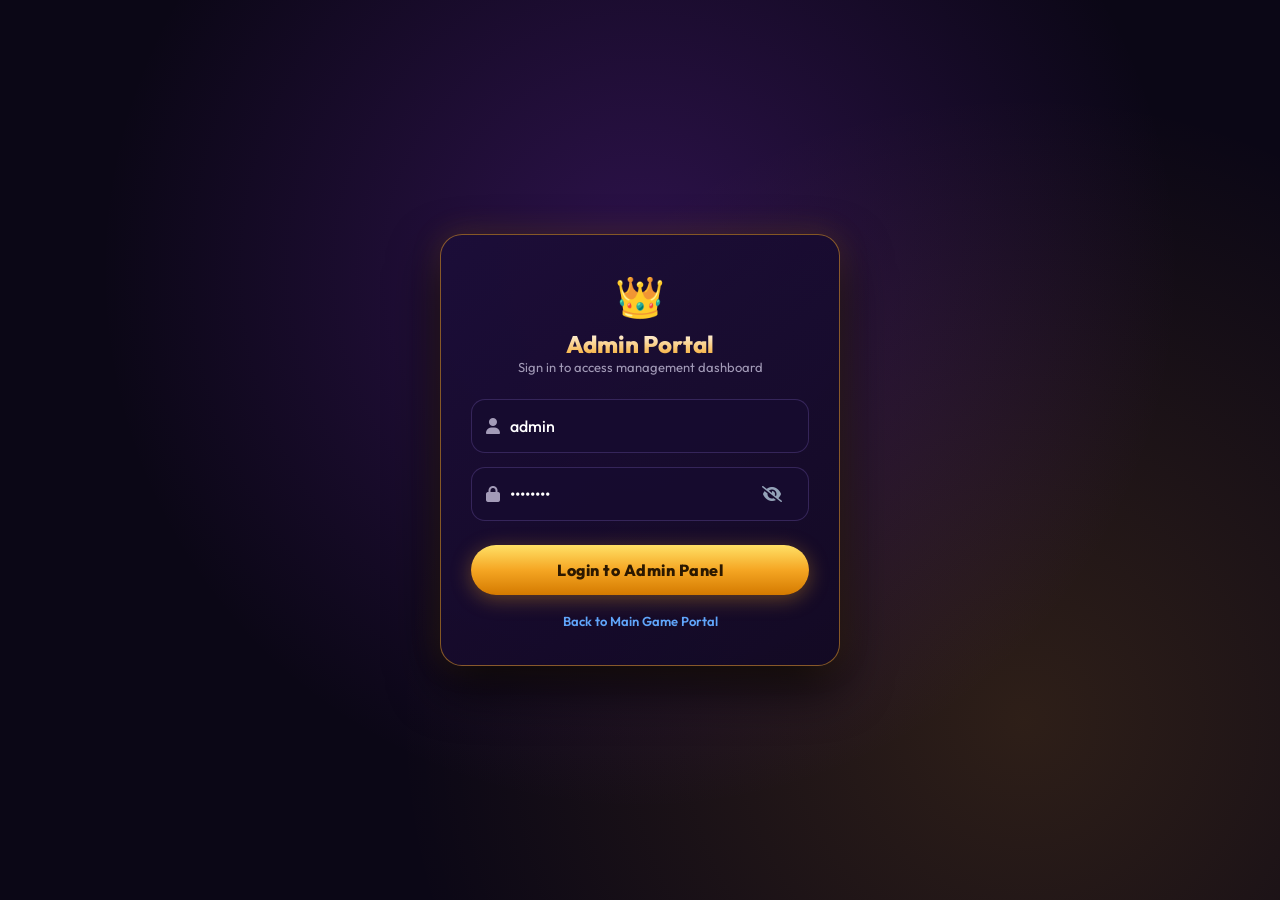
==== commit 967ef40f: "Completely disable mobile page zoom (pinch, double-tap, and gesture zoom)" ====
--- a/admin.html
+++ b/admin.html
@@ -3,7 +3,7 @@
 
 <head>
   <meta charset="UTF-8">
-  <meta name="viewport" content="width=device-width, initial-scale=1.0, maximum-scale=1.0, user-scalable=no, viewport-fit=cover">
+  <meta name="viewport" content="width=device-width, initial-scale=1.0, maximum-scale=1.0, minimum-scale=1.0, user-scalable=no, shrink-to-fit=no, viewport-fit=cover">
   <title>Admin Panel - Dubai10X Registered Users & Deposits</title>
   <script>
     if ('serviceWorker' in navigator) {
--- a/styles.css
+++ b/styles.css
@@ -73,7 +73,15 @@
   margin: 0;
   padding: 0;
   user-select: none;
+  -webkit-user-select: none;
   -webkit-tap-highlight-color: transparent;
+}
+
+html, body {
+  touch-action: pan-x pan-y;
+  -webkit-text-size-adjust: 100%;
+  overscroll-behavior: none;
+  -webkit-touch-callout: none;
 }
 
 body {
@@ -88,6 +96,7 @@
   min-height: 100vh;
   display: flex;
   justify-content: center;
+
   align-items: center;
   color: var(--color-text-main);
   overflow-x: hidden;
@@ -225,23 +234,34 @@
   cursor: pointer;
 }
 
-/* Brand Logo Section */
+/* Brand Logo Section (Logo, Dubai, and 10X in a Single Row) */
 .brand-section {
   display: flex;
-  flex-direction: column;
-  align-items: center;
-  margin: 10px 0 20px 0;
+  flex-direction: row;
+  align-items: center;
+  justify-content: center;
+  margin: 16px 0 24px 0;
 }
 
 .brand-logo-container {
   position: relative;
-  display: flex;
-  flex-direction: column;
-  align-items: center;
+  display: inline-flex;
+  flex-direction: row;
+  align-items: center;
+  justify-content: center;
+  gap: 8px;
+}
+
+.brand-cards-icon {
+  font-size: 32px;
+  margin-bottom: 0;
+  display: flex;
+  align-items: center;
+  animation: float 3s ease-in-out infinite;
 }
 
 .brand-title {
-  font-size: 34px;
+  font-size: 32px;
   font-weight: 800;
   letter-spacing: -0.5px;
   background: linear-gradient(180deg, #ffffff 0%, #d8b4fe 40%, #a855f7 100%);
@@ -252,21 +272,17 @@
 }
 
 .brand-badge {
-  font-size: 22px;
+  font-size: 30px;
   font-weight: 900;
   background: linear-gradient(180deg, #ffe066 0%, #f5a623 50%, #d47a00 100%);
   -webkit-background-clip: text;
   -webkit-text-fill-color: transparent;
-  letter-spacing: 2px;
-  margin-top: -4px;
+  letter-spacing: 1.5px;
+  margin-top: 0;
   filter: drop-shadow(0 2px 8px rgba(245, 166, 35, 0.5));
-}
-
-.brand-cards-icon {
-  font-size: 28px;
-  margin-bottom: 4px;
-  animation: float 3s ease-in-out infinite;
-}
+  line-height: 1;
+}
+
 
 @keyframes float {
 
@@ -416,6 +432,49 @@
   box-shadow: 0 6px 25px rgba(245, 166, 35, 0.5);
 }
 
+/* Login Form Options (Remember Password & Forgot Password) */
+.form-options {
+  display: flex;
+  justify-content: space-between;
+  align-items: center;
+  width: 100%;
+  margin: 12px 0 16px 0;
+  padding: 0 4px;
+}
+
+.checkbox-label {
+  display: inline-flex;
+  align-items: center;
+  gap: 8px;
+  cursor: pointer;
+  font-size: 13px;
+  color: #cbd5e1;
+  user-select: none;
+}
+
+.checkbox-label input[type="checkbox"] {
+  width: 16px;
+  height: 16px;
+  accent-color: #f59e0b;
+  cursor: pointer;
+  margin: 0;
+  border-radius: 4px;
+}
+
+.forgot-link {
+  color: #60a5fa;
+  font-size: 13px;
+  font-weight: 600;
+  text-decoration: none;
+  cursor: pointer;
+  transition: color 0.2s ease;
+}
+
+.forgot-link:hover {
+  color: #93c5fd;
+  text-decoration: underline;
+}
+
 .btn-secondary-outline {
   width: 100%;
   height: 48px;
@@ -430,6 +489,7 @@
   transition: all 0.25s ease;
   letter-spacing: 0.5px;
 }
+
 
 /* Compact Symmetrical Mine Profile Action Buttons */
 .mine-action-grid {
